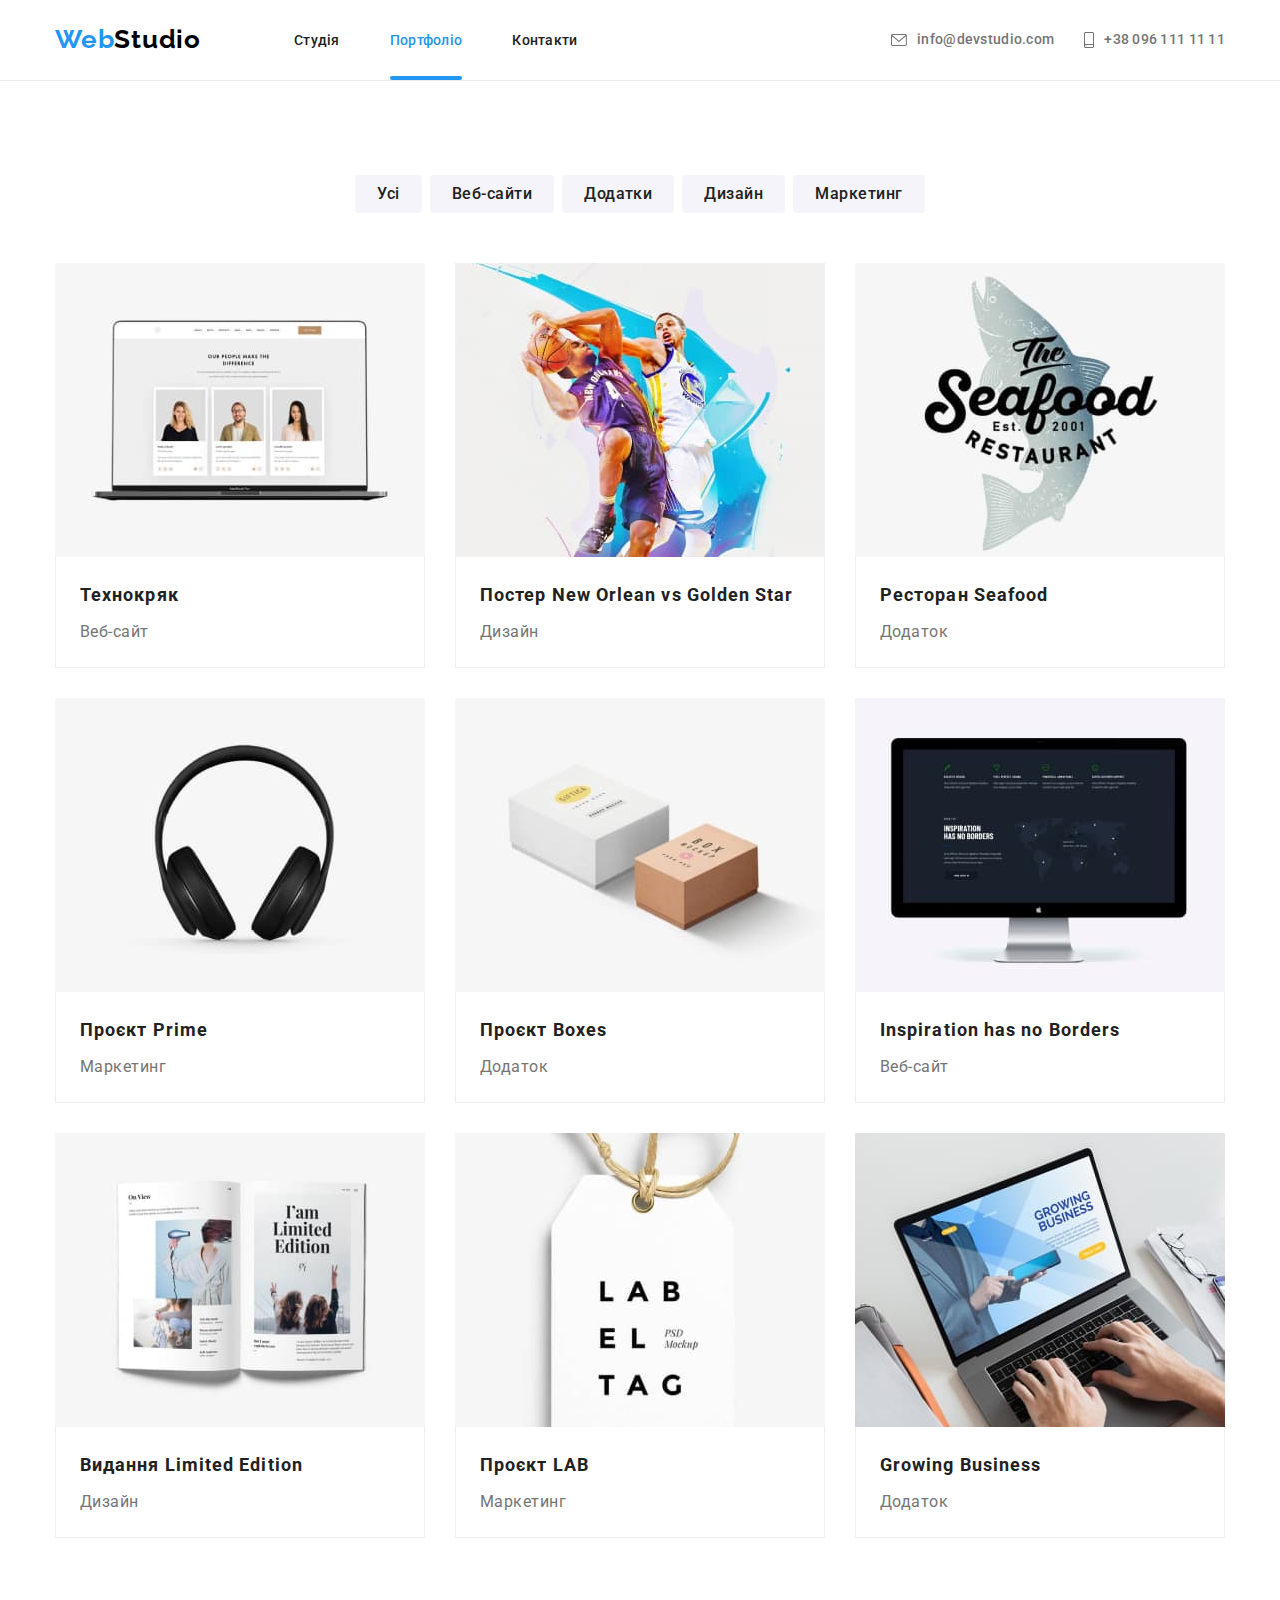
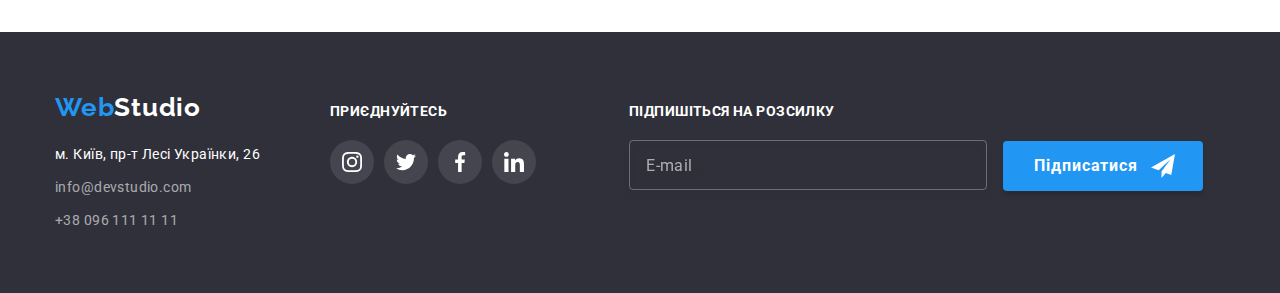
==== portfolio.html @ 3034d1d2 "Initial commit" ====
<!DOCTYPE html>
<html lang="en">
  <head>
    <meta charset="UTF-8" >
    <meta http-equiv="X-UA-Compatible" content="IE=edge">
    <meta name="viewport" content="width=device-width, initial-scale=1.0" >
    <link rel="preconnect" href="https://fonts.googleapis.com" >
    <link rel="preconnect" href="https://fonts.gstatic.com" crossorigin >
    <link
      href="https://fonts.googleapis.com/css2?family=Raleway:wght@700&family=Roboto:wght@400;500;700;900&display=swap"
      rel="stylesheet">
    <link
      rel="stylesheet"
      href="https://cdnjs.cloudflare.com/ajax/libs/modern-normalize/1.1.0/modern-normalize.min.css">
    <link rel="stylesheet" href="./css/style.css">
    <title>Portfolio</title>
  </head>
  <body>
    <header class="header">
      <div class="container header-container">
        <nav class="header-nav header-container">
          <a href="./index.html" class="logo"
            ><span class="logo-item">Web</span>Studio</a>
          <ul class="header-list header-container">
            <li class="list-item">
              <a href="./index.html" class="link">Студія</a>
            </li>
            <li class="list-item">
              <a href="./portfolio.html" class="link current">Портфоліо</a>
            </li>
            <li class="list-item"><a href="" class="link">Контакти</a></li>
          </ul>
        </nav>
        <!-- contacts -->
        <ul class="contacts-list header-container">
          <li class="list-item"> 
            <a href="mailto:info@devstudio.com" class="link contacts-icon"
              ><svg class="icon" width="16" height="12">
              <use href="./img/icons.svg#icon-envelope"></use>
            </svg>info@devstudio.com</a>
          </li>
          <li class="list-item"> 
            <a href="tel:+380961111111" class="link link contacts-icon">
              <svg class="icon" width="10" height="16">
              <use href="./img/icons.svg#icon-smartphone"></use>
            </svg>+38 096 111 11 11</a>
          </li>
        </ul>
      </div>
    </header>
    <!-- portfolio section -->
    <main>
      <section class="section portfolio-section">
        <div class="container portfolio-container">
          <h1 class="visually-hidden">Портфоліо</h1>
          <ul class="btn-list">
            <li class="list-item">
              <button type="button" class="portfolio-btn">Усі</button>
            </li>
            <li class="list-item">
              <button type="button" class="portfolio-btn">Веб-сайти</button>
            </li>
            <li class="list-item">
              <button type="button" class="portfolio-btn">Додатки</button>
            </li>
            <li class="list-item">
              <button type="button" class="portfolio-btn">Дизайн</button>
            </li>
            <li class="list-item">
              <button type="button" class="portfolio-btn">Маркетинг</button>
            </li>
          </ul>

          <ul class="portfolio-list">
            <li class="list-item">
              <a href="" class="portfolio link">
                <div class="portfolio-wrap">
                <img src="./img/img1.jpg" alt="ноутбук" width="370">
                <p class="text-wrap">
                  Ресурс пропонує комплексні пропозиції з різним рівнем функціоналу та сервісів. Все це дозволить відвідувачу отримати вичерпні відомості про компанію чи приватну особу.
                </p>
              </div>
                <div class="portfolio-card">
                  <h2 class="title-item">Технокряк</h2>
                  <p class="portfolio-text">Веб-сайт</p>
                </div>
              </a>
            </li>
            <li class="list-item">
              <a href="" class="portfolio link">
                <div class="portfolio-wrap">
                <img src="./img/img2.jpg" alt="чоловіки і м'яч" width="370">
                <p class="text-wrap">
                  Ресурс пропонує комплексні пропозиції з різним рівнем функціоналу та сервісів. Все це дозволить відвідувачу отримати вичерпні відомості про компанію чи приватну особу.
                </p>
                </div>
                <div class="portfolio-card">
                  <h2 class="title-item">Постер New Orlean vs Golden Star</h2>
                  <p class="portfolio-text">Дизайн</p>
                </div>
              </a>
            </li>
            <li class="list-item">
              <a href="" class="portfolio link">
                <div class="portfolio-wrap">
                <img src="./img/img3.jpg" alt="риба" width="370">
                <p class="text-wrap">
                  Ресурс пропонує комплексні пропозиції з різним рівнем функціоналу та сервісів. Все це дозволить відвідувачу отримати вичерпні відомості про компанію чи приватну особу.
                </p>
                </div>
                <div class="portfolio-card">
                  <h2 class="title-item">Ресторан Seafood</h2>
                  <p class="portfolio-text">Додаток</p>
                </div>
              </a>
            </li>
            <li class="list-item">
              <a href="" class="portfolio link">
                <div class="portfolio-wrap">
                <img src="./img/img4.jpg" alt="наушники" width="370">
                <p class="text-wrap">
                  Ресурс пропонує комплексні пропозиції з різним рівнем функціоналу та сервісів. Все це дозволить відвідувачу отримати вичерпні відомості про компанію чи приватну особу.
                </p>
                </div>
                <div class="portfolio-card">
                  <h2 class="title-item">Проєкт Prime</h2>
                  <p class="portfolio-text">Маркетинг</p>
                </div>
              </a>
            </li>
            <li class="list-item">
              <a href="" class="portfolio link">
                <div class="portfolio-wrap">
                <img src="./img/img5.jpg" alt="дві коробки" width="370">
                <p class="text-wrap">
                  Ресурс пропонує комплексні пропозиції з різним рівнем функціоналу та сервісів. Все це дозволить відвідувачу отримати вичерпні відомості про компанію чи приватну особу.
                </p>
                </div>
                <div class="portfolio-card">
                  <h2 class="title-item">Проєкт Boxes</h2>
                  <p class="portfolio-text">Додаток</p>
                </div>
              </a>
            </li>
            <li class="list-item">
              <a href="" class="portfolio link">
                <div class="portfolio-wrap">
                <img src="./img/img6.jpg" alt="монітор" width="370">
                <p class="text-wrap">
                  Ресурс пропонує комплексні пропозиції з різним рівнем функціоналу та сервісів. Все це дозволить відвідувачу отримати вичерпні відомості про компанію чи приватну особу.
                </p>
                </div>
                <div class="portfolio-card">
                  <h2 class="title-item">Inspiration has no Borders</h2>
                  <p class="portfolio-text">Веб-сайт</p>
                </div>
              </a>
            </li>
            <li class="list-item">
              <a href="" class="portfolio link">
                <div class="portfolio-wrap">
                <img src="./img/img7.jpg" alt="книга" width="370">
                <p class="text-wrap">
                  Ресурс пропонує комплексні пропозиції з різним рівнем функціоналу та сервісів. Все це дозволить відвідувачу отримати вичерпні відомості про компанію чи приватну особу.
                </p>
                </div>
                <div class="portfolio-card">
                  <h2 class="title-item">Видання Limited Edition</h2>
                  <p class="portfolio-text">Дизайн</p>
                </div>
              </a>
            </li>
            <li class="list-item">
              <a href="" class="portfolio link">
                <div class="portfolio-wrap">
                <img src="./img/img8.jpg" alt="бірка" width="370">
                <p class="text-wrap">
                  Ресурс пропонує комплексні пропозиції з різним рівнем функціоналу та сервісів. Все це дозволить відвідувачу отримати вичерпні відомості про компанію чи приватну особу.
                </p>
                </div>
                <div class="portfolio-card">
                  <h2 class="title-item">Проєкт LAB</h2>
                  <p class="portfolio-text">Маркетинг</p>
                </div>
              </a>
            </li>
            <li class="list-item">
              <a href="" class="portfolio link">
                <div class="portfolio-wrap">
                <img src="./img/img9.jpg" alt="ноутбук" width="370">
                <p class="text-wrap">
                  Ресурс пропонує комплексні пропозиції з різним рівнем функціоналу та сервісів. Все це дозволить відвідувачу отримати вичерпні відомості про компанію чи приватну особу.
                </p>
                </div>
                <div class="portfolio-card">
                  <h2 class="title-item">Growing Business</h2>
                  <p class="portfolio-text">Додаток</p>
                </div>
              </a>
            </li>
          </ul>
        </div>
      </section>
    </main>

     <footer class="footer">
      <div class="container contacts-container">
        <div>
          <a href="./index.html" class="logo"
            ><span class="logo-item">Web</span>Studio</a
          >
          <!-- address -->
          <address class="address-box">
            <ul class="list-address">
              <li class="list-item">
                <a
                  href="https://goo.gl/maps/AqPgKA1JQSFDFY3W7"
                  target="_blank"
                  rel="noreferrer noopener"
                  class="link address"
                  ><span class="address-text"
                    >м. Київ, пр-т Лесі Українки, 26</span>
                </a>
              </li>
              <li class="list-item">
                <a href="mailto:info@devstudio.com" class="link address"
                  >info@devstudio.com</a>
              </li>
              <li class="list-item">
                <a href="tel:+380961111111" class="link address"
                  >+38 096 111 11 11</a>
              </li>
            </ul>
          </address>
        </div>

        <div class="footer-contacts">
          <b class="social-text">приєднуйтесь</b>
          <ul class="contacts-address">
            <li class="list-item">
              <a href="" class="link footer-link">
                <svg class="icon" width="20" height="20">
                  <use href="./img/icons.svg#icon-instagram-footer"></use>
                </svg>
              </a>
            </li>
            <li class="list-item">
              <a href="" class="link footer-link">
                <svg class="icon" width="20" height="20">
                  <use href="./img/icons.svg#icon-twitter-footer"></use>
                </svg>
              </a>
            </li>
            <li class="list-item">
              <a href="" class="link footer-link">
                <svg class="icon" width="20" height="20">
                  <use href="./img/icons.svg#icon-facebook-footer"></use>
                </svg>
              </a>
            </li>
            <li class="list-item">
              <a href="" class="link footer-link">
                <svg class="icon" width="20" height="20">
                  <use href="./img/icons.svg#icon-linkedin-footer"></use>
                </svg>
              </a>
            </li>
          </ul>
        </div>

        <!-- footer form -->

        <div>
          <form class="form-footer">
          <b class="footer-title">Підпишіться на розсилку</b>
          <div>
          <input type="email" name="email" placeholder="E-mail" class="footer-input">

          <button type="submit" class="footer-btn">Підписатися
            <svg class="send-icon" width="24" height="24">
                  <use href="./img/icons.svg#icon-send"></use>
                </svg>
            </button>
          
          </div>

          </form>

        </div>

      </div>
    </footer>
  </body>
</html>
---- css/style.css ----
:root {
  --primary-text-color: #757575;
  --title-text-color: #212121;
  --first-bg-color: #ffffff;
  --secondary-bg-color: #2f303a;
  --section-bg-colir: #f5f4fa;
  --accent-color: #2196f3;
  --btn-color: #188ce8;
  --primary-black-color: #000000;
  --contact-color: rgba(255, 255, 255, 0.6);
  --border-color: #ECECEC;
  --secondary-br-color: #EEEEEE;
  --hero-bgr-color: #C4C4C4;
  --icon-team-color: #AFB1B8;
  --icom-footer-color: rgba(255, 255, 255, 0.1);
  --cubic: cubic-bezier(0.4, 0, 0.2, 1);
}

body {
  font-family: "Roboto", sans-serif;
  color: var(--primary-text-color);
  background-color: var(--first-bg-color);
}

h1,
h2,
h3,
h4,
h5,
h6,
p,
ul {
  margin: 0;
  padding: 0;
}

.container {
  width: 1200px;
  padding-left: 15px;
  padding-right: 15px;
  margin-right: auto;
  margin-left: auto;
}

/* header */

.header {
  border-bottom: 1px solid var(--border-color);
}

/* logo */

.logo-item {
  color: var(--accent-color);
}

.header-nav .logo {
  display: block;
  margin-right: 93px;
}

.logo {
  font-family: "Raleway";
  text-decoration: none;
  font-weight: 700;
  font-size: 26px;
  line-height: 1.2;
  letter-spacing: 0.03em;
  color: var(--primary-black-color);
  transition: color 250ms var(--cubic);
}

/* nav */

.header-container {
  display: flex;
  align-items: center;

}

.header-list .list-item:not(:last-child) {
  margin-right: 50px;
}

.contacts-list .list-item:not(:last-child) {
  margin-right: 30px;
}

.contacts-list {
  margin-left: auto;
}

.header-nav .link {
  position: relative;
  padding-top: 32px;
  padding-bottom: 32px;

  font-weight: 500;
  font-size: 14px;
  line-height: 1.14;
  letter-spacing: 0.02em;
  color: var(--title-text-color);

}

.header-nav .current::after {
  content: "";
  position: absolute;
  left: 0;
  bottom: 0;
  width: 100%;
  height: 4px;
  background-color: var(--accent-color);
  border-radius: 2px;
}


.link.current {
  color: var(--accent-color);
}

/* .contacts */
.link.contacts-icon {
  display: flex;
  padding-top: 32px;
  padding-bottom: 32px;
  align-items: center;

  font-weight: 500;
  font-size: 14px;
  line-height: 1.14;
  letter-spacing: 0.02em;
  color: var(--primary-text-color);
  fill: currentColor;
  transition: color 250ms var(--cubic);

}

.link.contacts-icon .icon {
  margin-right: 10px;
}

/* Hero section */

.hero-section {
  max-width: 1600px;
  height: 600px;
  margin-right: auto;
  margin-left: auto;
  padding-top: 200px;
  padding-bottom: 200px;
  background-position: center;
  background-repeat: no-repeat;
  background-size: cover;
  background-image: linear-gradient(to right, rgba(47, 48, 58, 0.4), rgba(47, 48, 58, 0.4)), url(../img/bgimg.jpg);
  background-color: var(--hero-bgr-color);

}

.hero-title {
  margin-bottom: 30px;
  margin-right: auto;
  margin-left: auto;
  width: 696px;

  font-weight: 900;
  font-size: 44px;
  line-height: 1.4;
  text-align: center;
  letter-spacing: 0.06em;
  text-transform: uppercase;
  color: var(--first-bg-color);
}

.hero-btn {
  display: block;
  margin-right: auto;
  margin-left: auto;
  padding: 10px 32px;
  border-radius: 4px;
  min-width: 216px;
  border: none;

  font-style: normal;
  font-weight: 700;
  font-size: 16px;
  line-height: 1.9;
  cursor: pointer;
  letter-spacing: 0.06em;
  color: var(--first-bg-color);
  background-color: var(--accent-color);
  box-shadow: 0px 4px 4px rgba(0, 0, 0, 0.15);
  transition: background-color 250ms var(--cubic),
    color 250ms var(--cubic),
    box-shadow 250ms var(--cubic);
}

.hero-btn:hover,
.hero-btn:focus {
  color: var(--first-bg-color);
  background-color: var(--btn-color);
  box-shadow: 0px 4px 4px rgba(0, 0, 0, 0.15);

}

/* Features section */

.visually-hidden {
  position: absolute;
  width: 1px;
  height: 1px;
  margin: -1px;
  border: 0;
  padding: 0;

  white-space: nowrap;
  clip-path: inset(100%);
  clip: rect(0 0 0 0);
  overflow: hidden;
}

.features-icon {
  display: flex;
  height: 120px;
  justify-content: center;
  align-items: center;
  background-color: var(--section-bg-colir);
  margin-bottom: 30px;
}

.features-list {
  display: flex;
}

.features-container .list-item {
  min-width: 270px;
}

.features-list .list-item:not(:last-child) {
  margin-right: 30px;

}

.features-title {
  margin-bottom: 10px;

  font-size: 14px;
  line-height: 1.14;
  letter-spacing: 0.03em;
  text-transform: uppercase;
  color: var(--title-text-color);
}

.features-text {
  font-size: 14px;
  line-height: 1.71;
  letter-spacing: 0.03em;
}

/* box section */

.box-list {
  display: flex;
}

.box-list img {
  display: block;
}

.box-list .list-item:not(:last-child) {
  margin-right: 30px;
}

.box-section {
  padding-bottom: 94px;
}

.box-title {
  margin-bottom: 50px;

  font-size: 36px;
  line-height: 1.2;
  text-align: center;
  letter-spacing: 0.03em;
  color: var(--title-text-color);
}

.our-work {
  position: relative;
}

.box-text {
  position: absolute;
  left: 0;
  bottom: 0;
  width: 100%;
  height: 70px;
  display: flex;
  justify-content: center;
  align-items: center;
  font-size: 14px;
  line-height: 1.14;
  text-align: center;
  letter-spacing: 0.03em;
  text-transform: uppercase;
  color: var(--first-bg-color);
  background-color: rgba(47, 48, 58, 0.8);
}


/* Team section */
.team-section {
  background-color: var(--section-bg-colir);
}

.tem-list {
  display: flex;
}

.tem-list img {
  display: block;
}

.tem-list .team-shadow {
  background-color: var(--first-bg-color);
  box-shadow: 0px 1px 3px rgba(0, 0, 0, 0.12),
    0px 1px 1px rgba(0, 0, 0, 0.14),
    0px 2px 1px rgba(0, 0, 0, 0.2);
  border-radius: 0px 0px 4px 4px;

}

.tem-list>.list-item:not(:last-child) {
  margin-right: 30px;
}

.team-card {
  padding-top: 30px;
  padding-bottom: 30px;

}

.team-title {
  margin-bottom: 50px;
  font-size: 36px;
  line-height: 1.2;
  text-align: center;
  letter-spacing: 0.03em;
  color: var(--title-text-color);
}

.name-title {
  margin-bottom: 10px;

  font-weight: 500;
  font-size: 16px;
  line-height: 1.2;
  text-align: center;
  letter-spacing: 0.03em;
  color: var(--title-text-color);
}

.team-text {
  font-size: 16px;
  line-height: 1.2;
  text-align: center;
  letter-spacing: 0.03em;
}

.social-list {
  display: flex;
  margin-top: 16px;
  justify-content: center;


}


.link.social-link {
  display: flex;
  width: 44px;
  height: 44px;
  justify-content: center;
  align-items: center;
  color: var(--icon-team-color);
  background-color: var(--first-bg-color);
  border-radius: 50%;
  transition: background-color 250ms var(--cubic),
    color 250ms var(--cubic);

}

.social-link .icon {
  fill: currentColor;

}


.social-list .list-item:not(:last-child) {
  margin-right: 10px;
}


.link.social-link:focus,
.link.social-link:hover {
  color: var(--first-bg-color);
  background-color: var(--accent-color);
  border-radius: 50%;

}

/* clien-section */

.client-title {
  font-size: 36px;
  line-height: 1.7;
  text-align: center;
  letter-spacing: 0.03em;
  color: var(--title-text-color);
}

.client-list {
  display: flex;
  margin-top: 50px;
  justify-content: center;
}

.link.client-link {
  display: flex;
  width: 170px;
  height: 92px;
  justify-content: center;
  align-items: center;
  color: var(--icon-team-color);
  fill: currentColor;
  border: 1px solid var(--icon-team-color);
  border-radius: 4px;
  transition: border-color 250ms var(--cubic),
    color 250ms var(--cubic);

}

.client-list .list-item:not(:last-child) {
  margin-right: 30px;
}

.link.client-link:focus,
.link.client-link:hover {
  border-color: var(--accent-color);
  color: var(--accent-color);
}

/* footer */

.footer {
  background-color: var(--secondary-bg-color);
  padding-top: 60px;
  padding-bottom: 60px;

}

.footer .logo {
  color: var(--first-bg-color);
}

.logo:hover,
.logo:focus {
  color: var(--accent-color);

}

/* address */

.address-box {
  margin-top: 20px;
}

.list-address .list-item:not(:last-child) {
  margin-bottom: 9px;
}

.link.address {
  display: block;
  font-style: normal;
  font-weight: 400;
  font-size: 14px;
  line-height: 1.7;
  letter-spacing: 0.03em;
  color: var(--contact-color);
}

.address-text {
  color: var(--first-bg-color);
  transition: color 250ms var(--cubic);
}

.address-text:hover {
  color: var(--accent-color);
}

.link {
  text-decoration: none;
  transition: color 250ms var(--cubic);
}

.list-item {
  list-style: none;
}

.link:hover,
.link:focus {
  color: var(--accent-color);

}

.contacts-container {
  display: flex;
  align-items: baseline;

}

.footer-contacts {
  margin-left: 70px;
}

.social-text {
  font-size: 14px;
  line-height: 1.14;
  letter-spacing: 0.03em;
  text-transform: uppercase;
  color: var(--first-bg-color);
}

.contacts-address {
  display: flex;
  margin-top: 20px;

}

.link.footer-link {
  display: flex;
  width: 44px;
  height: 44px;
  justify-content: center;
  align-items: center;
  background-color: var(--icom-footer-color);
  border-radius: 50%;
  transition: background-color 250ms var(--cubic);
}

.contacts-address .list-item:not(:last-child) {
  margin-right: 10px;
}


.link.footer-link:hover,
.link.footer-link:focus {
  background-color: var(--accent-color);

}


/* footer-form */


.form-footer {
  margin-left: 93px;
}

.footer-title {
  display: block;
  margin-bottom: 20px;
  font-size: 14px;
  line-height: 1.14;
  letter-spacing: 0.03em;
  text-transform: uppercase;
  color: var(--first-bg-color);
}

.footer-input {
  width: 358px;
  height: 50px;
  padding: 0;
  padding-left: 16px;
  color: var(--first-bg-color);
  background-color: inherit;
  outline: transparent;
  border: 1px solid rgba(255, 255, 255, 0.3);
  filter: drop-shadow(0px 4px 4px rgba(0, 0, 0, 0.15));
  border-radius: 4px;
  transition: border-color 250ms var(--cubic);
}

.footer-input:focus {
  border-color: var(--accent-color);

}

.footer-input::placeholder {
  font-size: 16px;
  line-height: 1.25;
  letter-spacing: 0.03em;
  color: rgba(255, 255, 255, 0.6);
}

.footer-btn {
  position: relative;
  display: inline-block;
  margin-left: 12px;
  padding: 0;
  padding-right: 62px;
  padding-left: 28px;
  width: 200px;
  height: 50px;
  font-style: normal;
  font-weight: 700;
  font-size: 16px;
  line-height: 1.9;
  letter-spacing: 0.06em;
  color: var(--first-bg-color);
  cursor: pointer;
  border: none;
  background-color: var(--accent-color);
  box-shadow: 0px 4px 4px rgba(0, 0, 0, 0.15);
  border-radius: 4px;
  transition: background-color 250ms var(--cubic);

}


.send-icon {
  position: absolute;
  top: 0;
  right: 0;
  transform: translate(-28px, 13px);

}

.footer-btn:hover,
.footer-btn:focus {
  background-color: var(--btn-color);
}


/* portfolio */

.btn-list {
  display: flex;
  justify-content: center;
  margin-bottom: 50px;

}

.btn-list .list-item:not(:last-child) {
  margin-right: 8px;
}

.portfolio-btn {
  padding: 6px 22px;
  font-family: inherit;
  font-style: normal;
  font-weight: 500;
  font-size: 16px;
  line-height: 1.63;
  text-align: center;
  cursor: pointer;
  letter-spacing: 0.03em;
  color: var(--title-text-color);
  background-color: var(--section-bg-colir);
  border: none;
  border-radius: 4px;
  transition: color 250ms cubic-bezier(0.4, 0, 0.2, 1),
    background-color 250ms cubic-bezier(0.4, 0, 0.2, 1),
    box-shadow 250ms cubic-bezier(0.4, 0, 0.2, 1);
}

.portfolio-btn:hover,
.portfolio-btn:focus {
  color: var(--first-bg-color);
  background-color: var(--accent-color);
  box-shadow: 0px 3px 1px rgba(0, 0, 0, 0.1),
    0px 1px 2px rgba(0, 0, 0, 0.08),
    0px 2px 2px rgba(0, 0, 0, 0.12);

}

.portfolio-wrap {
  position: relative;
  overflow: hidden;
}


.text-wrap {
  position: absolute;
  top: 0;
  left: 0;
  transform: translateY(100%);
  padding: 63px 24px;
  font-size: 18px;
  line-height: 1.56;
  letter-spacing: 0.03em;
  color: var(--first-bg-color);
  background-color: rgba(33, 150, 243, 0.9);
  transition: transform 250ms var(--cubic);

}


.portfolio.link:hover .text-wrap {
  transform: translateY(0%);
}

.portfolio-card {
  padding-top: 20px;
  padding-right: 24px;
  padding-bottom: 20px;
  padding-left: 24px;
}

.portfolio-card .portfolio-text {
  margin-top: 4px;
}

.portfolio-card {
  border-right: 1px solid var(--secondary-br-color);
  border-left: 1px solid var(--secondary-br-color);
  border-bottom: 1px solid var(--secondary-br-color);
}

.portfolio-list {
  display: flex;
  flex-wrap: wrap;
  gap: 30px;

}

.title-item {
  font-size: 18px;
  line-height: 2;
  letter-spacing: 0.06em;
  color: var(--title-text-color);
}

.portfolio-text {
  font-size: 16px;
  line-height: 30px;
  letter-spacing: 0.03em;
  color: var(--primary-text-color);
}

.portfolio-list img {
  display: block;
}

.section {
  padding-top: 94px;
  padding-bottom: 94px;

}

.portfolio.link {
  display: block;
  transition: box-shadow 250ms var(--cubic);
}

.portfolio.link:hover,
.portfolio.link:focus {
  box-shadow: 0px 1px 1px rgba(0, 0, 0, 0.12),
    0px 4px 4px rgba(0, 0, 0, 0.06),
    1px 4px 6px rgba(0, 0, 0, 0.16);

}


/* backdrop */


.backdrop {
  position: fixed;
  width: 100%;
  height: 100%;
  top: 0;
  left: 0;
  background-color: rgba(0, 0, 0, 0.2);
  opacity: 1;
  transition: opacity 250ms var(--cubic);

}

.backdrop.is-hidden .modal {
  transform: translate(-50%, -50%) scale(1.1);

}

.is-hidden {
  opacity: 0;
  pointer-events: none;

}


.button-modal {
  position: absolute;
  top: 8px;
  right: 8px;
  display: flex;
  width: 30px;
  height: 30px;
  justify-content: center;
  align-items: center;
  padding: 0;
  cursor: pointer;
  background: var(--first-bg-color);
  border: 1px solid rgba(0, 0, 0, 0.1);
  border-radius: 50%;
  transition: fill 250ms var(--cubic);

}

.button-modal:focus,
.button-modal:hover {
  fill: var(--accent-color);

}

.modal {
  position: absolute;
  top: 50%;
  left: 50%;
  min-width: 528px;
  min-height: 581px;
  transform: translate(-50%, -50%) scale(1);
  background-color: var(--first-bg-color);
  box-shadow: 0px 1px 3px rgba(0, 0, 0, 0.12), 0px 1px 1px rgba(0, 0, 0, 0.14), 0px 2px 1px rgba(0, 0, 0, 0.2);
  border-radius: 4px;
  transition: transform 250ms var(--cubic);

}

/* Forma */


.form {
  display: flex;
  flex-direction: column;
  justify-content: center;
  padding: 40px;

}

.form-title {
  margin-bottom: 12px;
  font-size: 20px;
  line-height: 1.15;
  text-align: center;
  letter-spacing: 0.03em;
  color: var(--title-text-color);
}


.form-text {
  display: block;
  margin-bottom: 4px;
  font-size: 12px;
  line-height: 1.17;
  letter-spacing: 0.01em;
  color: var(--primary-text-color);

}


.form-input {
  width: 100%;
  height: 40px;
  margin-bottom: 10px;
  padding: 0;
  outline: transparent;
  border: none;
  padding-left: 42px;
  border: 1px solid rgba(33, 33, 33, 0.2);
  border-radius: 4px;
  transition: border-color 250ms var(--cubic);
}


.form-input:focus {
  border-color: var(--accent-color);

}



.form-textarea {
  display: flex;
  resize: none;
  padding: 12px 16px;
  margin-bottom: 20px;
  width: 100%;
  height: 120px;
  outline: transparent;
  border: 1px solid rgba(33, 33, 33, 0.2);
  border-radius: 4px;
  transition: border-color 250ms var(--cubic);

}

.form-textarea::placeholder {
  font-size: 12px;
  line-height: 1.17;
  letter-spacing: 0.01em;
  color: rgba(117, 117, 117, 0.5);

}

.form-textarea:focus {
  border-color: var(--accent-color);

}

.form-wrap {
  position: relative;
}

.form-icon {
  position: absolute;
  top: 11px;
  left: 12px;
  transition: fill 250ms var(--cubic);
}

.form-input:focus-within+.form-icon {
  fill: var(--accent-color);
}

.checkbox-input:checked~.check-icon {
  opacity: 1;

}

.checkbox-input:checked~.checkbox-icon {
  fill: var(--accent-color);

}

.checkbox-icon {
  position: absolute;
  left: 12px;

}

.check-icon {
  position: absolute;
  left: 12px;
  opacity: 0;
  fill: var(--accent-color);
}

.checkbox-form {
  display: flex;
  margin-bottom: 30px;
  align-items: center;

}

.checkbox-input {
  position: absolute;
  width: 1px;
  height: 1px;
  margin: -1px;
  border: 0;
  padding: 0;

  white-space: nowrap;
  clip-path: inset(100%);
  clip: rect(0 0 0 0);
  overflow: hidden;

}



.checkbox-text {
  display: block;
  padding-left: 36px;
  font-size: 14px;
  line-height: 1.7;
  letter-spacing: 0.03em;
  color: var(--primary-text-color);
}

.form-link {
  font-style: normal;
  font-weight: 400;
  font-size: 14px;
  line-height: 1.7;
  letter-spacing: 0.03em;
  text-decoration: none;
  text-decoration-line: underline;
  color: var(--accent-color);
}

.form-btn {
  width: 200px;
  height: 50px;
  margin-right: auto;
  margin-left: auto;
  padding: 0;
  font-style: normal;
  font-weight: 700;
  font-size: 16px;
  line-height: 1.9;
  letter-spacing: 0.06em;
  color: var(--first-bg-color);
  border: none;
  cursor: pointer;
  background-color: var(--accent-color);
  box-shadow: 0px 4px 4px rgba(0, 0, 0, 0.15);
  border-radius: 4px;
  transition: background-color 250ms var(--cubic);

}



.form-btn:hover,
.form-btn:focus {
  background-color: var(--btn-color);

}
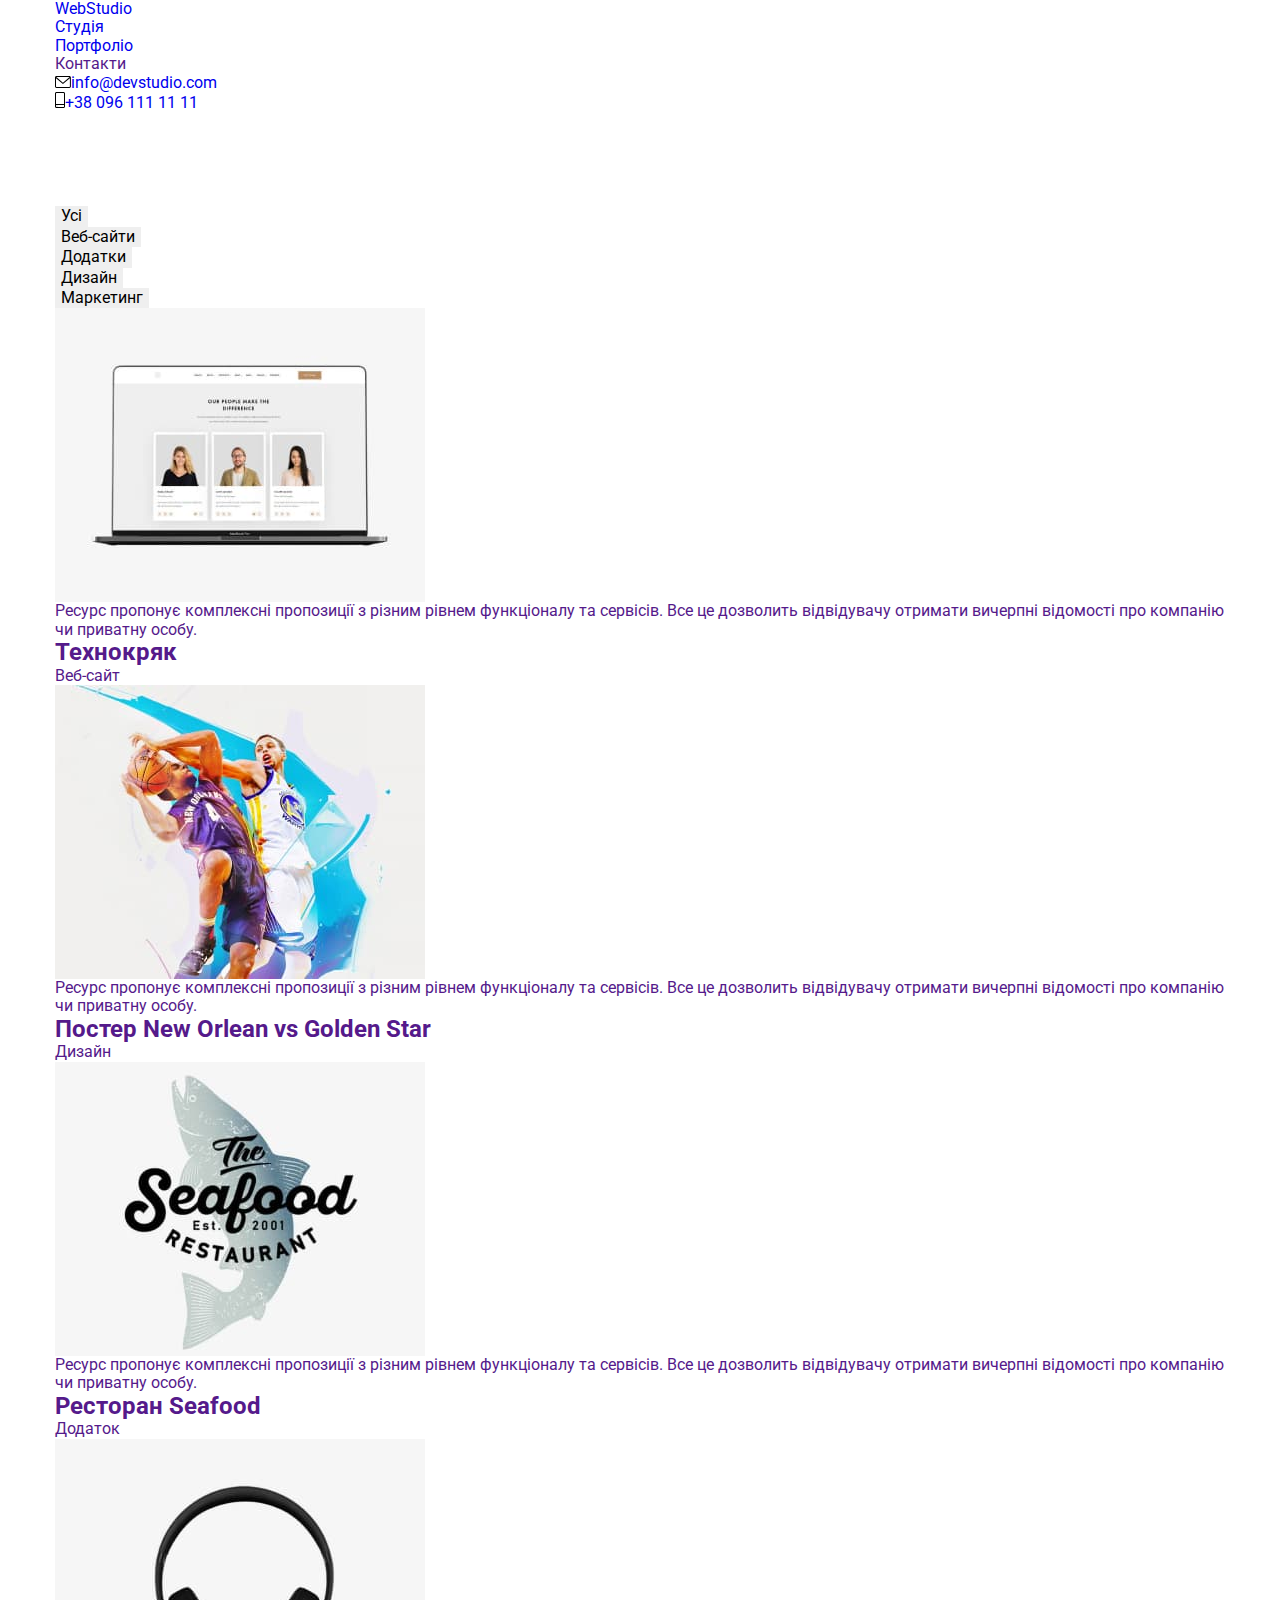
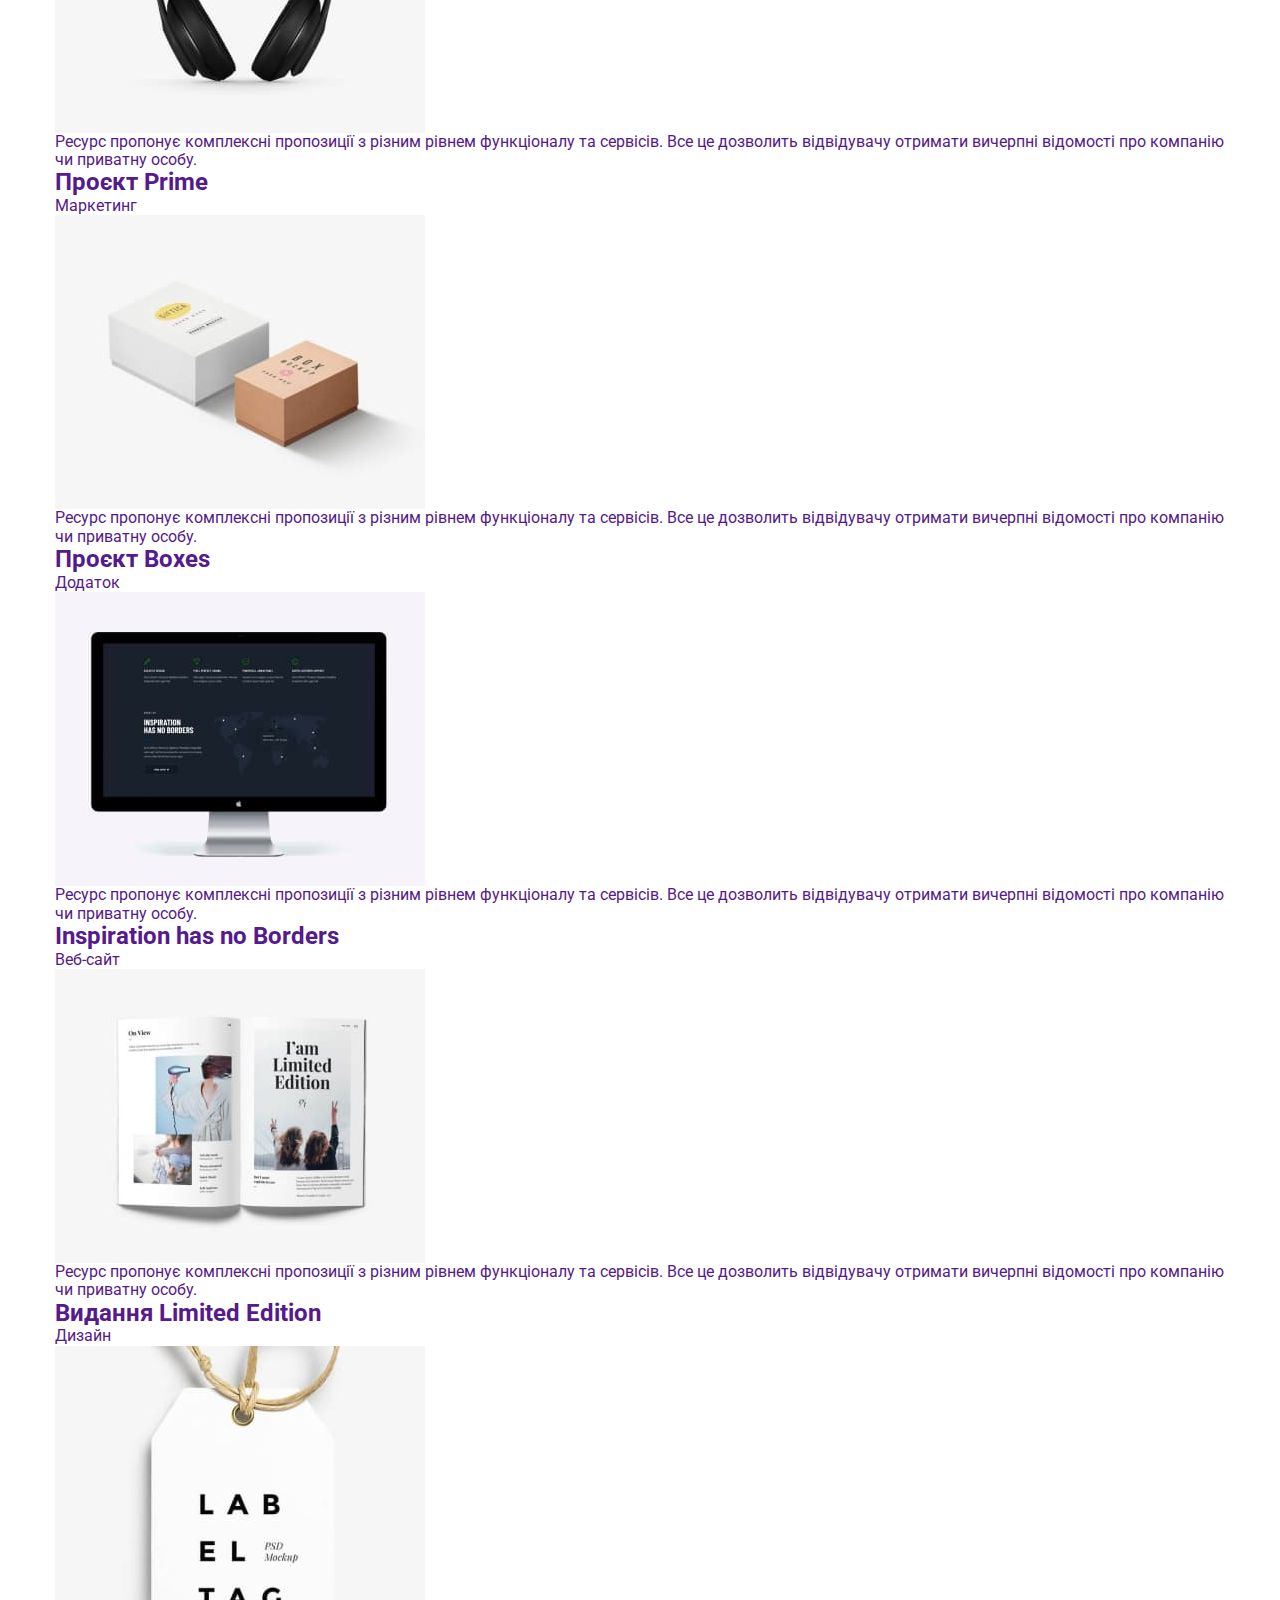
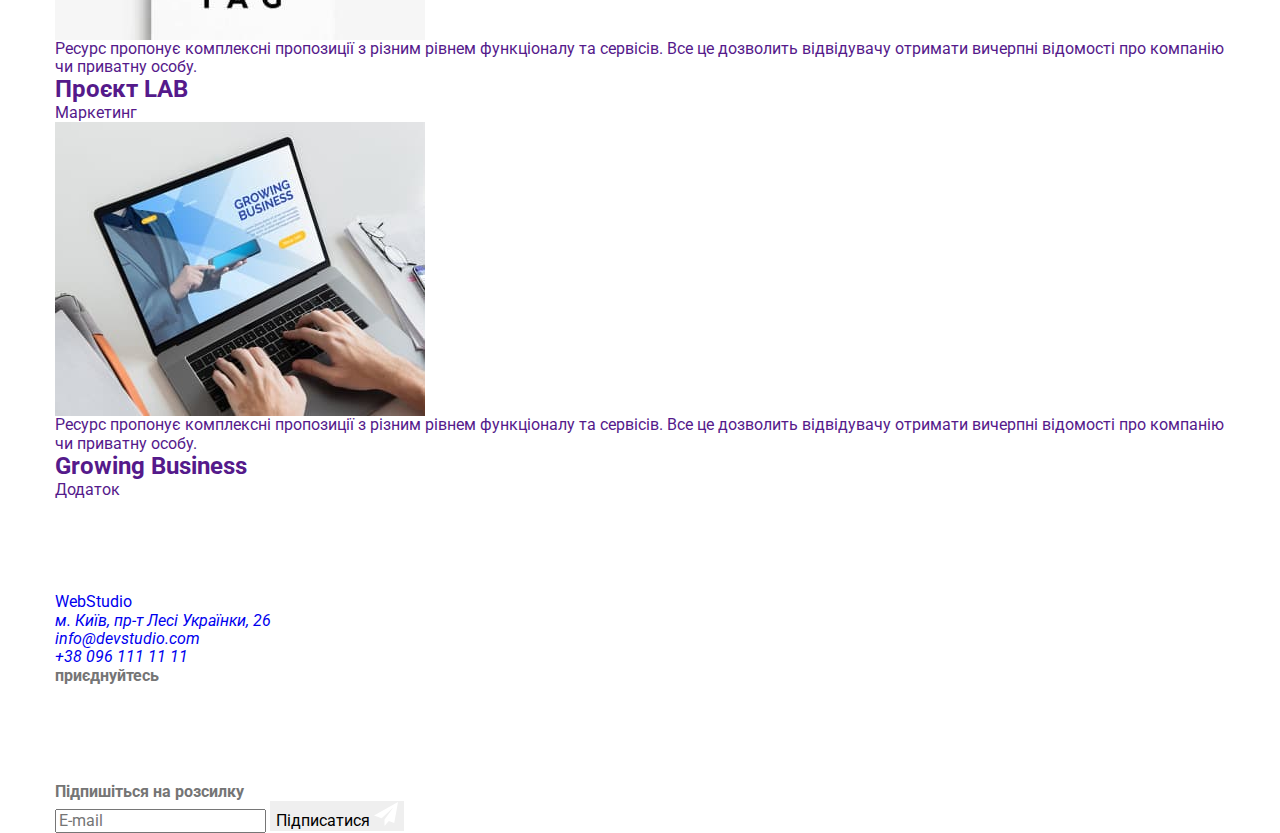
==== commit 5001d9d9: "added sass" ====
--- a/portfolio.html
+++ b/portfolio.html
@@ -12,189 +12,187 @@
     <link
       rel="stylesheet"
       href="https://cdnjs.cloudflare.com/ajax/libs/modern-normalize/1.1.0/modern-normalize.min.css">
-    <link rel="stylesheet" href="./css/style.css">
+    <link rel="stylesheet" href="./css/main.min.css">
     <title>Portfolio</title>
   </head>
   <body>
-    <header class="header">
-      <div class="container header-container">
-        <nav class="header-nav header-container">
-          <a href="./index.html" class="logo"
-            ><span class="logo-item">Web</span>Studio</a>
-          <ul class="header-list header-container">
-            <li class="list-item">
-              <a href="./index.html" class="link">Студія</a>
-            </li>
-            <li class="list-item">
-              <a href="./portfolio.html" class="link current">Портфоліо</a>
-            </li>
-            <li class="list-item"><a href="" class="link">Контакти</a></li>
+     <header class="header">
+      <div class="container header__container">
+        <nav class="nav">
+          <a href="./index.html" class="logo nav__logo"
+            ><span class="logo__text">Web</span>Studio</a>
+          <ul class="nav__list">
+            <li class="nav__item">
+              <a href="./index.html" class="nav__link">Студія</a>
+            </li>
+            <li class="nav__item">
+              <a href="./portfolio.html" class="nav__link nav__link--current">Портфоліо</a>
+            </li>
+            <li class="nav__item"><a href="" class="nav__link">Контакти</a></li>
           </ul>
         </nav>
         <!-- contacts -->
-        <ul class="contacts-list header-container">
-          <li class="list-item"> 
-            <a href="mailto:info@devstudio.com" class="link contacts-icon"
-              ><svg class="icon" width="16" height="12">
-              <use href="./img/icons.svg#icon-envelope"></use>
-            </svg>info@devstudio.com</a>
+        <ul class="contacts-list">
+          <li class="contacts-list__item">
+            <a href="mailto:info@devstudio.com" class="contacts-list__link"
+              ><svg class="contacts-list__icon" width="16" height="12">
+                <use href="./img/icons.svg#icon-envelope"></use></svg>info@devstudio.com</a>
           </li>
-          <li class="list-item"> 
-            <a href="tel:+380961111111" class="link link contacts-icon">
-              <svg class="icon" width="10" height="16">
-              <use href="./img/icons.svg#icon-smartphone"></use>
-            </svg>+38 096 111 11 11</a>
+          <li class="contacts-list__item">
+            <a href="tel:+380961111111" class="contacts-list__link">
+              <svg class="contacts-list__icon" width="10" height="16">
+                <use href="./img/icons.svg#icon-smartphone"></use></svg>+38 096 111 11 11</a>
           </li>
         </ul>
       </div>
     </header>
     <!-- portfolio section -->
     <main>
-      <section class="section portfolio-section">
-        <div class="container portfolio-container">
+      <section class="section">
+        <div class="container">
           <h1 class="visually-hidden">Портфоліо</h1>
-          <ul class="btn-list">
-            <li class="list-item">
-              <button type="button" class="portfolio-btn">Усі</button>
-            </li>
-            <li class="list-item">
-              <button type="button" class="portfolio-btn">Веб-сайти</button>
-            </li>
-            <li class="list-item">
-              <button type="button" class="portfolio-btn">Додатки</button>
-            </li>
-            <li class="list-item">
-              <button type="button" class="portfolio-btn">Дизайн</button>
-            </li>
-            <li class="list-item">
-              <button type="button" class="portfolio-btn">Маркетинг</button>
-            </li>
-          </ul>
-
-          <ul class="portfolio-list">
-            <li class="list-item">
-              <a href="" class="portfolio link">
-                <div class="portfolio-wrap">
+          <ul class="portfolio-btn">
+            <li class="portfolio-btn__item">
+              <button type="button" class="button portfolio-btn__button">Усі</button>
+            </li>
+            <li class="portfolio-btn__item">
+              <button type="button" class="button portfolio-btn__button">Веб-сайти</button>
+            </li>
+            <li class="portfolio-btn__item">
+              <button type="button" class="button portfolio-btn__button">Додатки</button>
+            </li>
+            <li class="portfolio-btn__item">
+              <button type="button" class="button portfolio-btn__button">Дизайн</button>
+            </li>
+            <li class="portfolio-btn__item">
+              <button type="button" class="button portfolio-btn__button">Маркетинг</button>
+            </li>
+          </ul>
+
+          <ul class="portfolio">
+            <li class="portfolio__item">
+              <a href="" class="portfolio__link">
+                <div class="portfolio__card">
                 <img src="./img/img1.jpg" alt="ноутбук" width="370">
-                <p class="text-wrap">
+                <p class="portfolio__text">
                   Ресурс пропонує комплексні пропозиції з різним рівнем функціоналу та сервісів. Все це дозволить відвідувачу отримати вичерпні відомості про компанію чи приватну особу.
                 </p>
               </div>
-                <div class="portfolio-card">
-                  <h2 class="title-item">Технокряк</h2>
-                  <p class="portfolio-text">Веб-сайт</p>
-                </div>
-              </a>
-            </li>
-            <li class="list-item">
-              <a href="" class="portfolio link">
-                <div class="portfolio-wrap">
+                <div class="portfolio__wrap">
+                  <h2 class="portfolio__title">Технокряк</h2>
+                  <p class="portfolio__name">Веб-сайт</p>
+                </div>
+              </a>
+            </li>
+            <li class="portfolio__item">
+              <a href="" class="portfolio__link">
+                <div class="portfolio__card">
                 <img src="./img/img2.jpg" alt="чоловіки і м'яч" width="370">
-                <p class="text-wrap">
-                  Ресурс пропонує комплексні пропозиції з різним рівнем функціоналу та сервісів. Все це дозволить відвідувачу отримати вичерпні відомості про компанію чи приватну особу.
-                </p>
-                </div>
-                <div class="portfolio-card">
-                  <h2 class="title-item">Постер New Orlean vs Golden Star</h2>
-                  <p class="portfolio-text">Дизайн</p>
-                </div>
-              </a>
-            </li>
-            <li class="list-item">
-              <a href="" class="portfolio link">
-                <div class="portfolio-wrap">
+                <p class="portfolio__text">
+                  Ресурс пропонує комплексні пропозиції з різним рівнем функціоналу та сервісів. Все це дозволить відвідувачу отримати вичерпні відомості про компанію чи приватну особу.
+                </p>
+                </div>
+                <div class="portfolio__wrap">
+                  <h2 class="portfolio__title">Постер New Orlean vs Golden Star</h2>
+                  <p class="portfolio__name">Дизайн</p>
+                </div>
+              </a>
+            </li>
+            <li class="portfolio__item">
+              <a href="" class="portfolio__link">
+                <div class="portfolio__card">
                 <img src="./img/img3.jpg" alt="риба" width="370">
-                <p class="text-wrap">
-                  Ресурс пропонує комплексні пропозиції з різним рівнем функціоналу та сервісів. Все це дозволить відвідувачу отримати вичерпні відомості про компанію чи приватну особу.
-                </p>
-                </div>
-                <div class="portfolio-card">
-                  <h2 class="title-item">Ресторан Seafood</h2>
-                  <p class="portfolio-text">Додаток</p>
-                </div>
-              </a>
-            </li>
-            <li class="list-item">
-              <a href="" class="portfolio link">
-                <div class="portfolio-wrap">
+                <p class="portfolio__text">
+                  Ресурс пропонує комплексні пропозиції з різним рівнем функціоналу та сервісів. Все це дозволить відвідувачу отримати вичерпні відомості про компанію чи приватну особу.
+                </p>
+                </div>
+                <div class="portfolio__wrap">
+                  <h2 class="portfolio__title">Ресторан Seafood</h2>
+                  <p class="portfolio__name">Додаток</p>
+                </div>
+              </a>
+            </li>
+            <li class="portfolio__item">
+              <a href="" class="portfolio__link">
+                <div class="portfolio__card">
                 <img src="./img/img4.jpg" alt="наушники" width="370">
-                <p class="text-wrap">
-                  Ресурс пропонує комплексні пропозиції з різним рівнем функціоналу та сервісів. Все це дозволить відвідувачу отримати вичерпні відомості про компанію чи приватну особу.
-                </p>
-                </div>
-                <div class="portfolio-card">
-                  <h2 class="title-item">Проєкт Prime</h2>
-                  <p class="portfolio-text">Маркетинг</p>
-                </div>
-              </a>
-            </li>
-            <li class="list-item">
-              <a href="" class="portfolio link">
-                <div class="portfolio-wrap">
+                <p class="portfolio__text">
+                  Ресурс пропонує комплексні пропозиції з різним рівнем функціоналу та сервісів. Все це дозволить відвідувачу отримати вичерпні відомості про компанію чи приватну особу.
+                </p>
+                </div>
+                <div class="portfolio__wrap">
+                  <h2 class="portfolio__title">Проєкт Prime</h2>
+                  <p class="portfolio__name">Маркетинг</p>
+                </div>
+              </a>
+            </li>
+            <li class="portfolio__item">
+              <a href="" class="portfolio__link">
+                <div class="portfolio__card">
                 <img src="./img/img5.jpg" alt="дві коробки" width="370">
-                <p class="text-wrap">
-                  Ресурс пропонує комплексні пропозиції з різним рівнем функціоналу та сервісів. Все це дозволить відвідувачу отримати вичерпні відомості про компанію чи приватну особу.
-                </p>
-                </div>
-                <div class="portfolio-card">
-                  <h2 class="title-item">Проєкт Boxes</h2>
-                  <p class="portfolio-text">Додаток</p>
-                </div>
-              </a>
-            </li>
-            <li class="list-item">
-              <a href="" class="portfolio link">
-                <div class="portfolio-wrap">
+                <p class="portfolio__text">
+                  Ресурс пропонує комплексні пропозиції з різним рівнем функціоналу та сервісів. Все це дозволить відвідувачу отримати вичерпні відомості про компанію чи приватну особу.
+                </p>
+                </div>
+                <div class="portfolio__wrap">
+                  <h2 class="portfolio__title">Проєкт Boxes</h2>
+                  <p class="portfolio__name">Додаток</p>
+                </div>
+              </a>
+            </li>
+            <li class="portfolio__item">
+              <a href="" class="portfolio__link">
+                <div class="portfolio__card">
                 <img src="./img/img6.jpg" alt="монітор" width="370">
-                <p class="text-wrap">
-                  Ресурс пропонує комплексні пропозиції з різним рівнем функціоналу та сервісів. Все це дозволить відвідувачу отримати вичерпні відомості про компанію чи приватну особу.
-                </p>
-                </div>
-                <div class="portfolio-card">
-                  <h2 class="title-item">Inspiration has no Borders</h2>
-                  <p class="portfolio-text">Веб-сайт</p>
-                </div>
-              </a>
-            </li>
-            <li class="list-item">
-              <a href="" class="portfolio link">
-                <div class="portfolio-wrap">
+                <p class="portfolio__text">
+                  Ресурс пропонує комплексні пропозиції з різним рівнем функціоналу та сервісів. Все це дозволить відвідувачу отримати вичерпні відомості про компанію чи приватну особу.
+                </p>
+                </div>
+                <div class="portfolio__wrap">
+                  <h2 class="portfolio__title">Inspiration has no Borders</h2>
+                  <p class="portfolio__name">Веб-сайт</p>
+                </div>
+              </a>
+            </li>
+            <li class="portfolio__item">
+              <a href="" class="portfolio__link">
+                <div class="portfolio__card">
                 <img src="./img/img7.jpg" alt="книга" width="370">
-                <p class="text-wrap">
-                  Ресурс пропонує комплексні пропозиції з різним рівнем функціоналу та сервісів. Все це дозволить відвідувачу отримати вичерпні відомості про компанію чи приватну особу.
-                </p>
-                </div>
-                <div class="portfolio-card">
-                  <h2 class="title-item">Видання Limited Edition</h2>
-                  <p class="portfolio-text">Дизайн</p>
-                </div>
-              </a>
-            </li>
-            <li class="list-item">
-              <a href="" class="portfolio link">
-                <div class="portfolio-wrap">
+                <p class="portfolio__text">
+                  Ресурс пропонує комплексні пропозиції з різним рівнем функціоналу та сервісів. Все це дозволить відвідувачу отримати вичерпні відомості про компанію чи приватну особу.
+                </p>
+                </div>
+                <div class="portfolio__wrap">
+                  <h2 class="portfolio__title">Видання Limited Edition</h2>
+                  <p class="portfolio__name">Дизайн</p>
+                </div>
+              </a>
+            </li>
+            <li class="portfolio__item">
+              <a href="" class="portfolio__link">
+                <div class="portfolio__card">
                 <img src="./img/img8.jpg" alt="бірка" width="370">
-                <p class="text-wrap">
-                  Ресурс пропонує комплексні пропозиції з різним рівнем функціоналу та сервісів. Все це дозволить відвідувачу отримати вичерпні відомості про компанію чи приватну особу.
-                </p>
-                </div>
-                <div class="portfolio-card">
-                  <h2 class="title-item">Проєкт LAB</h2>
-                  <p class="portfolio-text">Маркетинг</p>
-                </div>
-              </a>
-            </li>
-            <li class="list-item">
-              <a href="" class="portfolio link">
-                <div class="portfolio-wrap">
+                <p class="portfolio__text">
+                  Ресурс пропонує комплексні пропозиції з різним рівнем функціоналу та сервісів. Все це дозволить відвідувачу отримати вичерпні відомості про компанію чи приватну особу.
+                </p>
+                </div>
+                <div class="portfolio__wrap">
+                  <h2 class="portfolio__title">Проєкт LAB</h2>
+                  <p class="portfolio__name">Маркетинг</p>
+                </div>
+              </a>
+            </li>
+            <li class="portfolio__item">
+              <a href="" class="portfolio__link">
+                <div class="portfolio__card">
                 <img src="./img/img9.jpg" alt="ноутбук" width="370">
-                <p class="text-wrap">
-                  Ресурс пропонує комплексні пропозиції з різним рівнем функціоналу та сервісів. Все це дозволить відвідувачу отримати вичерпні відомості про компанію чи приватну особу.
-                </p>
-                </div>
-                <div class="portfolio-card">
-                  <h2 class="title-item">Growing Business</h2>
-                  <p class="portfolio-text">Додаток</p>
+                <p class="portfolio__text">
+                  Ресурс пропонує комплексні пропозиції з різним рівнем функціоналу та сервісів. Все це дозволить відвідувачу отримати вичерпні відомості про компанію чи приватну особу.
+                </p>
+                </div>
+                <div class="portfolio__wrap">
+                  <h2 class="portfolio__title">Growing Business</h2>
+                  <p class="portfolio__name">Додаток</p>
                 </div>
               </a>
             </li>
@@ -204,30 +202,29 @@
     </main>
 
      <footer class="footer">
-      <div class="container contacts-container">
-        <div>
-          <a href="./index.html" class="logo"
-            ><span class="logo-item">Web</span>Studio</a
-          >
+      <div class="container  footer__container">
+        <div class="footer__wrapper">
+          <a href="./index.html" class="logo logo--color"
+            ><span class="logo__text">Web</span>Studio</a>
           <!-- address -->
-          <address class="address-box">
-            <ul class="list-address">
-              <li class="list-item">
+          <address class="address">
+            <ul class="address__list">
+              <li class="address__item">
                 <a
                   href="https://goo.gl/maps/AqPgKA1JQSFDFY3W7"
                   target="_blank"
                   rel="noreferrer noopener"
-                  class="link address"
-                  ><span class="address-text"
+                  class="address__link"
+                  ><span class="address__text"
                     >м. Київ, пр-т Лесі Українки, 26</span>
                 </a>
               </li>
-              <li class="list-item">
-                <a href="mailto:info@devstudio.com" class="link address"
+              <li class="address__item">
+                <a href="mailto:info@devstudio.com" class="address__link"
                   >info@devstudio.com</a>
               </li>
-              <li class="list-item">
-                <a href="tel:+380961111111" class="link address"
+              <li class="address__item">
+                <a href="tel:+380961111111" class="address__link"
                   >+38 096 111 11 11</a>
               </li>
             </ul>
@@ -235,32 +232,32 @@
         </div>
 
         <div class="footer-contacts">
-          <b class="social-text">приєднуйтесь</b>
-          <ul class="contacts-address">
-            <li class="list-item">
-              <a href="" class="link footer-link">
-                <svg class="icon" width="20" height="20">
+          <b class="footer-contacts__text">приєднуйтесь</b>
+          <ul class="footer-contacts__list">
+            <li class="footer-contacts__item">
+              <a href="" class="footer-contacts__link">
+                <svg class="footer-contacts__icon" width="20" height="20">
                   <use href="./img/icons.svg#icon-instagram-footer"></use>
                 </svg>
               </a>
             </li>
-            <li class="list-item">
-              <a href="" class="link footer-link">
-                <svg class="icon" width="20" height="20">
+            <li class="footer-contacts__item">
+              <a href="" class="footer-contacts__link">
+                <svg class="footer-contacts__icon" width="20" height="20">
                   <use href="./img/icons.svg#icon-twitter-footer"></use>
                 </svg>
               </a>
             </li>
-            <li class="list-item">
-              <a href="" class="link footer-link">
-                <svg class="icon" width="20" height="20">
+            <li class="footer-contacts__item">
+              <a href="" class="footer-contacts__link">
+                <svg class="footer-contacts__icon" width="20" height="20">
                   <use href="./img/icons.svg#icon-facebook-footer"></use>
                 </svg>
               </a>
             </li>
-            <li class="list-item">
-              <a href="" class="link footer-link">
-                <svg class="icon" width="20" height="20">
+            <li class="footer-contacts__item">
+              <a href="" class="footer-contacts__link">
+                <svg class="footer-contacts__icon" width="20" height="20">
                   <use href="./img/icons.svg#icon-linkedin-footer"></use>
                 </svg>
               </a>
@@ -271,13 +268,13 @@
         <!-- footer form -->
 
         <div>
-          <form class="form-footer">
-          <b class="footer-title">Підпишіться на розсилку</b>
+          <form class="footer-form">
+          <b class="footer-form__title">Підпишіться на розсилку</b>
           <div>
-          <input type="email" name="email" placeholder="E-mail" class="footer-input">
-
-          <button type="submit" class="footer-btn">Підписатися
-            <svg class="send-icon" width="24" height="24">
+          <input type="email" name="email" placeholder="E-mail" class="footer-form__input">
+
+          <button type="submit" class="button footer-form__button">Підписатися
+            <svg class="footer-form__icon" width="24" height="24">
                   <use href="./img/icons.svg#icon-send"></use>
                 </svg>
             </button>
--- a/css/main.min.css
+++ b/css/main.min.css
@@ -0,0 +1 @@
+:root{--primary-text-color: #757575;--title-text-color: #212121;--first-bg-color: #ffffff;--secondary-bg-color: #2f303a;--section-bg-colir: #f5f4fa;--accent-color: #2196f3;--btn-color: #188ce8;--primary-black-color: #000000;--contact-color: rgba(255, 255, 255, 0.6);--border-color: #ECECEC;--secondary-br-color: #EEEEEE;--hero-bgr-color: #C4C4C4;--icon-team-color: #AFB1B8;--icom-footer-color: rgba(255, 255, 255, 0.1);--cubic: cubic-bezier(0.4, 0, 0.2, 1)}body{font-family:"Roboto",sans-serif;color:var(--primary-text-color);background-color:var(--first-bg-color)}h1,h2,h3,h4,h5,h6,p,ul{margin:0;padding:0}img{display:block}li{list-style:none}a{text-decoration:none;-webkit-transition:color 250ms var(--cubic);transition:color 250ms var(--cubic)}.container{width:1200px;padding-left:15px;padding-right:15px;margin-right:auto;margin-left:auto}.button{border:none}.section{padding-top:94px;padding-bottom:94px}.section__title{margin-bottom:50px;font-size:36px;line-height:1.2;text-align:center;letter-spacing:.03em;color:var(--title-text-color)}.visually-hidden{position:absolute;width:1px;height:1px;margin:-1px;border:0;padding:0;white-space:nowrap;-webkit-clip-path:inset(100%);clip-path:inset(100%);clip:rect(0 0 0 0);overflow:hidden}/*# sourceMappingURL=main.min.css.map */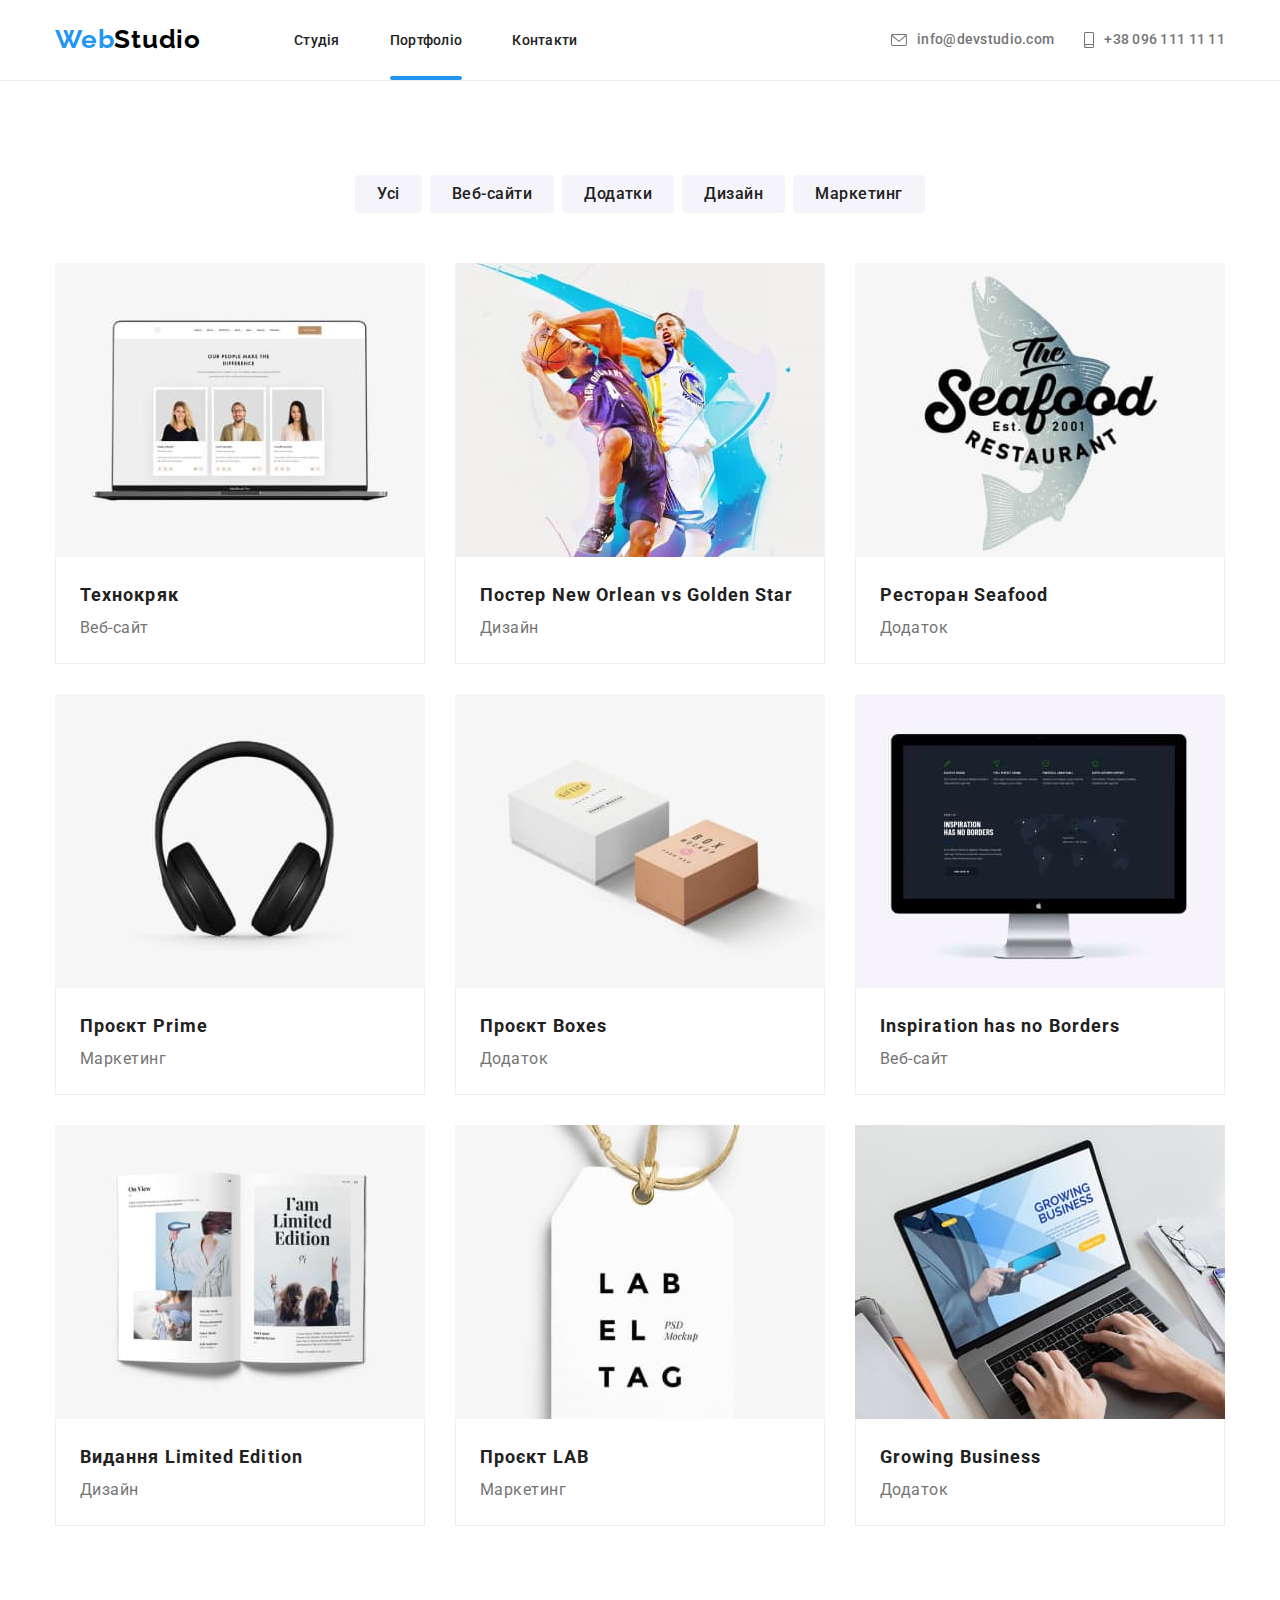
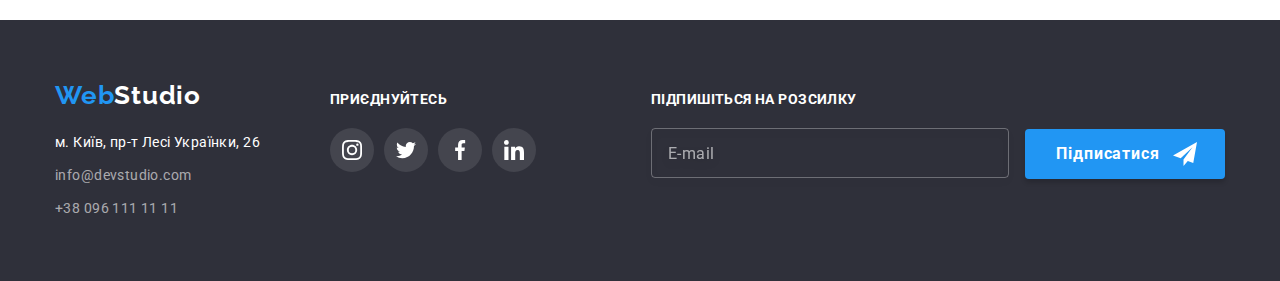
==== commit a62d1d49: "added scss" ====
--- a/portfolio.html
+++ b/portfolio.html
@@ -267,24 +267,19 @@
 
         <!-- footer form -->
 
+       
+      <form class="footer-form">
+        <b class="footer-form__title">Підпишіться на розсилку</b>
         <div>
-          <form class="footer-form">
-          <b class="footer-form__title">Підпишіться на розсилку</b>
-          <div>
           <input type="email" name="email" placeholder="E-mail" class="footer-form__input">
 
           <button type="submit" class="button footer-form__button">Підписатися
             <svg class="footer-form__icon" width="24" height="24">
                   <use href="./img/icons.svg#icon-send"></use>
                 </svg>
-            </button>
-          
-          </div>
-
-          </form>
-
-        </div>
-
+          </button>
+        </div>
+      </form>
       </div>
     </footer>
   </body>
--- a/css/main.min.css
+++ b/css/main.min.css
@@ -1 +1 @@
-:root{--primary-text-color: #757575;--title-text-color: #212121;--first-bg-color: #ffffff;--secondary-bg-color: #2f303a;--section-bg-colir: #f5f4fa;--accent-color: #2196f3;--btn-color: #188ce8;--primary-black-color: #000000;--contact-color: rgba(255, 255, 255, 0.6);--border-color: #ECECEC;--secondary-br-color: #EEEEEE;--hero-bgr-color: #C4C4C4;--icon-team-color: #AFB1B8;--icom-footer-color: rgba(255, 255, 255, 0.1);--cubic: cubic-bezier(0.4, 0, 0.2, 1)}body{font-family:"Roboto",sans-serif;color:var(--primary-text-color);background-color:var(--first-bg-color)}h1,h2,h3,h4,h5,h6,p,ul{margin:0;padding:0}img{display:block}li{list-style:none}a{text-decoration:none;-webkit-transition:color 250ms var(--cubic);transition:color 250ms var(--cubic)}.container{width:1200px;padding-left:15px;padding-right:15px;margin-right:auto;margin-left:auto}.button{border:none}.section{padding-top:94px;padding-bottom:94px}.section__title{margin-bottom:50px;font-size:36px;line-height:1.2;text-align:center;letter-spacing:.03em;color:var(--title-text-color)}.visually-hidden{position:absolute;width:1px;height:1px;margin:-1px;border:0;padding:0;white-space:nowrap;-webkit-clip-path:inset(100%);clip-path:inset(100%);clip:rect(0 0 0 0);overflow:hidden}/*# sourceMappingURL=main.min.css.map */+:root{--primary-text-color: #757575;--title-text-color: #212121;--first-bg-color: #ffffff;--secondary-bg-color: #2f303a;--section-bg-colir: #f5f4fa;--accent-color: #2196f3;--btn-color: #188ce8;--primary-black-color: #000000;--contact-color: rgba(255, 255, 255, 0.6);--border-color: #ECECEC;--secondary-br-color: #EEEEEE;--hero-bgr-color: #C4C4C4;--icon-team-color: #AFB1B8;--icom-footer-color: rgba(255, 255, 255, 0.1);--cubic: cubic-bezier(0.4, 0, 0.2, 1)}body{font-family:"Roboto",sans-serif;color:var(--primary-text-color);background-color:var(--first-bg-color)}h1,h2,h3,h4,h5,h6,p,ul{margin:0;padding:0}img{display:block}li{list-style:none}a{text-decoration:none;-webkit-transition:color 250ms var(--cubic);transition:color 250ms var(--cubic)}.container{width:1200px;padding-left:15px;padding-right:15px;margin-right:auto;margin-left:auto}.button{border:none}.section{padding-top:94px;padding-bottom:94px}.section__title{margin-bottom:50px;font-size:36px;line-height:1.2;text-align:center;letter-spacing:.03em;color:var(--title-text-color)}.visually-hidden{position:absolute;width:1px;height:1px;margin:-1px;border:0;padding:0;white-space:nowrap;-webkit-clip-path:inset(100%);clip-path:inset(100%);clip:rect(0 0 0 0);overflow:hidden}.header{border-bottom:1px solid var(--border-color)}.header__container{display:-webkit-box;display:-ms-flexbox;display:flex;-webkit-box-align:center;-ms-flex-align:center;align-items:center}.logo{font-family:"Raleway";text-decoration:none;font-weight:700;font-size:26px;line-height:1.2;letter-spacing:.03em;color:var(--primary-black-color);-webkit-transition:color 250ms var(--cubic);transition:color 250ms var(--cubic)}.logo:hover,.logo:focus{color:var(--accent-color)}.logo__text{color:var(--accent-color)}.logo--color{color:var(--first-bg-color)}.nav{display:-webkit-box;display:-ms-flexbox;display:flex;-webkit-box-align:center;-ms-flex-align:center;align-items:center}.nav__logo{display:block;margin-right:93px}.nav__list{display:-webkit-box;display:-ms-flexbox;display:flex;-webkit-box-align:center;-ms-flex-align:center;align-items:center}.nav__item:not(:last-child){margin-right:50px}.nav__link{position:relative;padding-top:32px;padding-bottom:32px;font-weight:500;font-size:14px;line-height:1.14;letter-spacing:.02em;color:var(--title-text-color)}.nav__link--current::after{content:"";position:absolute;left:0;bottom:0;width:100%;height:4px;background-color:var(--accent-color);border-radius:2px}.nav__link:hover,.nav__link:focus{color:var(--accent-color)}.contacts-list{display:-webkit-box;display:-ms-flexbox;display:flex;-webkit-box-align:center;-ms-flex-align:center;align-items:center;margin-left:auto}.contacts-list__item:not(:last-child){margin-right:30px}.contacts-list__link{display:-webkit-box;display:-ms-flexbox;display:flex;padding-top:32px;padding-bottom:32px;-webkit-box-align:center;-ms-flex-align:center;align-items:center;font-weight:500;font-size:14px;line-height:1.14;letter-spacing:.02em;color:var(--primary-text-color);fill:currentColor;-webkit-transition:color 250ms var(--cubic);transition:color 250ms var(--cubic)}.contacts-list__link:hover,.contacts-list__link:focus{color:var(--accent-color)}.contacts-list__icon{margin-right:10px}.hero{max-width:1600px;height:600px;margin-right:auto;margin-left:auto;padding-top:200px;padding-bottom:200px;background-position:center;background-repeat:no-repeat;background-size:cover;background-image:-webkit-gradient(linear, left top, right top, from(rgba(47, 48, 58, 0.4)), to(rgba(47, 48, 58, 0.4))),url(../img/bgimg.jpg);background-image:linear-gradient(to right, rgba(47, 48, 58, 0.4), rgba(47, 48, 58, 0.4)),url(../img/bgimg.jpg);background-color:var(--hero-bgr-color)}.hero__title{margin-bottom:30px;margin-right:auto;margin-left:auto;width:696px;font-weight:900;font-size:44px;line-height:1.4;text-align:center;letter-spacing:.06em;text-transform:uppercase;color:var(--first-bg-color)}.hero__button{display:block;margin-right:auto;margin-left:auto;padding:10px 32px;border-radius:4px;min-width:216px;font-style:normal;font-weight:700;font-size:16px;line-height:1.9;cursor:pointer;letter-spacing:.06em;color:var(--first-bg-color);background-color:var(--accent-color);-webkit-box-shadow:0px 4px 4px rgba(0,0,0,.15);box-shadow:0px 4px 4px rgba(0,0,0,.15);-webkit-transition:background-color 250ms var(--cubic),color 250ms var(--cubic),-webkit-box-shadow 250ms var(--cubic);transition:background-color 250ms var(--cubic),color 250ms var(--cubic),-webkit-box-shadow 250ms var(--cubic);transition:background-color 250ms var(--cubic),color 250ms var(--cubic),box-shadow 250ms var(--cubic);transition:background-color 250ms var(--cubic),color 250ms var(--cubic),box-shadow 250ms var(--cubic),-webkit-box-shadow 250ms var(--cubic)}.hero__button:hover,.hero__button:focus{color:var(--first-bg-color);background-color:var(--btn-color);-webkit-box-shadow:0px 4px 4px rgba(0,0,0,.15);box-shadow:0px 4px 4px rgba(0,0,0,.15)}.features{display:-webkit-box;display:-ms-flexbox;display:flex}.features__wrapper{display:-webkit-box;display:-ms-flexbox;display:flex;height:120px;-webkit-box-pack:center;-ms-flex-pack:center;justify-content:center;-webkit-box-align:center;-ms-flex-align:center;align-items:center;background-color:var(--section-bg-colir);margin-bottom:30px}.features__title{margin-bottom:10px;font-size:14px;line-height:1.14;letter-spacing:.03em;text-transform:uppercase;color:var(--title-text-color)}.features__item{min-width:270px}.features__item:not(:last-child){margin-right:30px}.features__text{font-size:14px;line-height:1.71;letter-spacing:.03em}.section--padding{padding-top:0}.ours-work{display:-webkit-box;display:-ms-flexbox;display:flex}.ours-work__item:not(:last-child){margin-right:30px}.ours-work__wrapper{position:relative}.ours-work__text{position:absolute;left:0;bottom:0;width:100%;height:70px;display:-webkit-box;display:-ms-flexbox;display:flex;-webkit-box-pack:center;-ms-flex-pack:center;justify-content:center;-webkit-box-align:center;-ms-flex-align:center;align-items:center;font-size:14px;line-height:1.14;text-align:center;letter-spacing:.03em;text-transform:uppercase;color:var(--first-bg-color);background-color:rgba(47,48,58,.8)}.section--color{background-color:var(--section-bg-colir)}.team{display:-webkit-box;display:-ms-flexbox;display:flex}.team__wrapper{padding-top:30px;padding-bottom:30px}.team__title{margin-bottom:10px;font-weight:500;font-size:16px;line-height:1.2;text-align:center;letter-spacing:.03em;color:var(--title-text-color)}.team__item{background-color:var(--first-bg-color);-webkit-box-shadow:0px 1px 3px rgba(0,0,0,.12),0px 1px 1px rgba(0,0,0,.14),0px 2px 1px rgba(0,0,0,.2);box-shadow:0px 1px 3px rgba(0,0,0,.12),0px 1px 1px rgba(0,0,0,.14),0px 2px 1px rgba(0,0,0,.2);border-radius:0px 0px 4px 4px}.team__item:not(:last-child){margin-right:30px}.team__text{font-size:16px;line-height:1.2;text-align:center;letter-spacing:.03em}.social-networks{display:-webkit-box;display:-ms-flexbox;display:flex;margin-top:16px;-webkit-box-pack:center;-ms-flex-pack:center;justify-content:center}.social-networks__item:not(:last-child){margin-right:10px}.social-network__link{display:-webkit-box;display:-ms-flexbox;display:flex;width:44px;height:44px;-webkit-box-pack:center;-ms-flex-pack:center;justify-content:center;-webkit-box-align:center;-ms-flex-align:center;align-items:center;color:var(--icon-team-color);background-color:var(--first-bg-color);border-radius:50%;-webkit-transition:background-color 250ms var(--cubic),color 250ms var(--cubic);transition:background-color 250ms var(--cubic),color 250ms var(--cubic)}.social-network__link:focus,.social-network__link:hover{color:var(--first-bg-color);background-color:var(--accent-color);border-radius:50%}.social-network__icon{fill:currentColor}.clients{display:-webkit-box;display:-ms-flexbox;display:flex;-webkit-box-pack:center;-ms-flex-pack:center;justify-content:center}.clients__item:not(:last-child){margin-right:30px}.clients__link{display:-webkit-box;display:-ms-flexbox;display:flex;width:170px;height:92px;-webkit-box-pack:center;-ms-flex-pack:center;justify-content:center;-webkit-box-align:center;-ms-flex-align:center;align-items:center;color:var(--icon-team-color);fill:currentColor;border:1px solid var(--icon-team-color);border-radius:4px;-webkit-transition:border-color 250ms var(--cubic),color 250ms var(--cubic);transition:border-color 250ms var(--cubic),color 250ms var(--cubic)}.clients__link:focus,.clients__link:hover{border-color:var(--accent-color);color:var(--accent-color)}.footer{background-color:var(--secondary-bg-color);padding-top:60px;padding-bottom:60px}.footer__container{display:-webkit-box;display:-ms-flexbox;display:flex;-webkit-box-align:baseline;-ms-flex-align:baseline;align-items:baseline}.address{margin-top:20px}.address__item:not(:last-child){margin-bottom:9px}.address__link{display:block;font-style:normal;font-weight:400;font-size:14px;line-height:1.7;letter-spacing:.03em;color:var(--contact-color)}.address__link:hover,.address__link:focus{color:var(--accent-color)}.address__text{color:var(--first-bg-color);-webkit-transition:color 250ms var(--cubic);transition:color 250ms var(--cubic)}.address__text:hover{color:var(--accent-color)}.footer-contacts{margin-left:70px}.footer-contacts__list{display:-webkit-box;display:-ms-flexbox;display:flex;margin-top:20px}.footer-contacts__item:not(:last-child){margin-right:10px}.footer-contacts__text{font-size:14px;line-height:1.14;letter-spacing:.03em;text-transform:uppercase;color:var(--first-bg-color)}.footer-contacts__link{display:-webkit-box;display:-ms-flexbox;display:flex;width:44px;height:44px;-webkit-box-pack:center;-ms-flex-pack:center;justify-content:center;-webkit-box-align:center;-ms-flex-align:center;align-items:center;background-color:var(--icom-footer-color);border-radius:50%;-webkit-transition:background-color 250ms var(--cubic);transition:background-color 250ms var(--cubic)}.footer-contacts__link:hover,.footer-contacts__link:focus{background-color:var(--accent-color)}.footer-form{margin-left:auto}.footer-form__title{display:block;margin-bottom:20px;font-size:14px;line-height:1.14;letter-spacing:.03em;text-transform:uppercase;color:var(--first-bg-color)}.footer-form__input{width:358px;height:50px;padding:0;padding-left:16px;color:var(--first-bg-color);background-color:inherit;outline:rgba(0,0,0,0);border:1px solid rgba(255,255,255,.3);-webkit-filter:drop-shadow(0px 4px 4px rgba(0, 0, 0, 0.15));filter:drop-shadow(0px 4px 4px rgba(0, 0, 0, 0.15));border-radius:4px;-webkit-transition:border-color 250ms var(--cubic);transition:border-color 250ms var(--cubic)}.footer-form__input:focus{border-color:var(--accent-color)}.footer-form__input::-webkit-input-placeholder{font-size:16px;line-height:1.25;letter-spacing:.03em;color:rgba(255,255,255,.6)}.footer-form__input::-moz-placeholder{font-size:16px;line-height:1.25;letter-spacing:.03em;color:rgba(255,255,255,.6)}.footer-form__input:-ms-input-placeholder{font-size:16px;line-height:1.25;letter-spacing:.03em;color:rgba(255,255,255,.6)}.footer-form__input::-ms-input-placeholder{font-size:16px;line-height:1.25;letter-spacing:.03em;color:rgba(255,255,255,.6)}.footer-form__input::placeholder{font-size:16px;line-height:1.25;letter-spacing:.03em;color:rgba(255,255,255,.6)}.footer-form__button{position:relative;display:inline-block;margin-left:12px;padding:0;padding-right:62px;padding-left:28px;width:200px;height:50px;font-style:normal;font-weight:700;font-size:16px;line-height:1.9;letter-spacing:.06em;color:var(--first-bg-color);cursor:pointer;background-color:var(--accent-color);-webkit-box-shadow:0px 4px 4px rgba(0,0,0,.15);box-shadow:0px 4px 4px rgba(0,0,0,.15);border-radius:4px;-webkit-transition:background-color 250ms var(--cubic);transition:background-color 250ms var(--cubic)}.footer-form__button:hover,.footer-form__button:focus{background-color:var(--btn-color)}.footer-form__icon{position:absolute;top:0;right:0;-webkit-transform:translate(-28px, 13px);transform:translate(-28px, 13px)}.portfolio-btn{display:-webkit-box;display:-ms-flexbox;display:flex;-webkit-box-pack:center;-ms-flex-pack:center;justify-content:center;margin-bottom:50px}.portfolio-btn__item:not(:last-child){margin-right:8px}.portfolio-btn__button{padding:6px 22px;font-family:inherit;font-style:normal;font-weight:500;font-size:16px;line-height:1.63;text-align:center;cursor:pointer;letter-spacing:.03em;color:var(--title-text-color);background-color:var(--section-bg-colir);border-radius:4px;-webkit-transition:color 250ms cubic-bezier(0.4, 0, 0.2, 1),background-color 250ms cubic-bezier(0.4, 0, 0.2, 1),-webkit-box-shadow 250ms cubic-bezier(0.4, 0, 0.2, 1);transition:color 250ms cubic-bezier(0.4, 0, 0.2, 1),background-color 250ms cubic-bezier(0.4, 0, 0.2, 1),-webkit-box-shadow 250ms cubic-bezier(0.4, 0, 0.2, 1);transition:color 250ms cubic-bezier(0.4, 0, 0.2, 1),background-color 250ms cubic-bezier(0.4, 0, 0.2, 1),box-shadow 250ms cubic-bezier(0.4, 0, 0.2, 1);transition:color 250ms cubic-bezier(0.4, 0, 0.2, 1),background-color 250ms cubic-bezier(0.4, 0, 0.2, 1),box-shadow 250ms cubic-bezier(0.4, 0, 0.2, 1),-webkit-box-shadow 250ms cubic-bezier(0.4, 0, 0.2, 1)}.portfolio-btn__button:hover,.portfolio-btn__button:focus{color:var(--first-bg-color);background-color:var(--accent-color);-webkit-box-shadow:0px 3px 1px rgba(0,0,0,.1),0px 1px 2px rgba(0,0,0,.08),0px 2px 2px rgba(0,0,0,.12);box-shadow:0px 3px 1px rgba(0,0,0,.1),0px 1px 2px rgba(0,0,0,.08),0px 2px 2px rgba(0,0,0,.12)}.portfolio{display:-webkit-box;display:-ms-flexbox;display:flex;-ms-flex-wrap:wrap;flex-wrap:wrap;gap:30px}.portfolio__card{position:relative;overflow:hidden}.portfolio__link{display:block;-webkit-transition:-webkit-box-shadow 250ms var(--cubic);transition:-webkit-box-shadow 250ms var(--cubic);transition:box-shadow 250ms var(--cubic);transition:box-shadow 250ms var(--cubic), -webkit-box-shadow 250ms var(--cubic)}.portfolio__link:hover,.portfolio__link:focus{-webkit-box-shadow:0px 1px 1px rgba(0,0,0,.12),0px 4px 4px rgba(0,0,0,.06),1px 4px 6px rgba(0,0,0,.16);box-shadow:0px 1px 1px rgba(0,0,0,.12),0px 4px 4px rgba(0,0,0,.06),1px 4px 6px rgba(0,0,0,.16)}.portfolio__text{position:absolute;top:0;left:0;-webkit-transform:translateY(100%);transform:translateY(100%);padding:63px 24px;margin-top:4px;font-size:18px;line-height:1.56;letter-spacing:.03em;color:var(--first-bg-color);background-color:rgba(33,150,243,.9);-webkit-transition:-webkit-transform 250ms var(--cubic);transition:-webkit-transform 250ms var(--cubic);transition:transform 250ms var(--cubic);transition:transform 250ms var(--cubic), -webkit-transform 250ms var(--cubic)}.portfolio__link:hover .portfolio__text{-webkit-transform:translateY(0%);transform:translateY(0%)}.portfolio__wrap{padding-top:20px;padding-right:24px;padding-bottom:20px;padding-left:24px;border-right:1px solid var(--secondary-br-color);border-left:1px solid var(--secondary-br-color);border-bottom:1px solid var(--secondary-br-color)}.portfolio__title{font-size:18px;line-height:2;letter-spacing:.06em;color:var(--title-text-color)}.portfolio__name{font-size:16px;line-height:30px;letter-spacing:.03em;color:var(--primary-text-color)}.backdrop{position:fixed;width:100%;height:100%;top:0;left:0;background-color:rgba(0,0,0,.2);opacity:1;-webkit-transition:opacity 250ms var(--cubic);transition:opacity 250ms var(--cubic)}.backdrop.is-hidden .modal{-webkit-transform:translate(-50%, -50%) scale(1.1);transform:translate(-50%, -50%) scale(1.1)}.is-hidden{opacity:0;pointer-events:none}.button-modal{position:absolute;top:8px;right:8px;display:-webkit-box;display:-ms-flexbox;display:flex;width:30px;height:30px;-webkit-box-pack:center;-ms-flex-pack:center;justify-content:center;-webkit-box-align:center;-ms-flex-align:center;align-items:center;padding:0;cursor:pointer;background:var(--first-bg-color);border:1px solid rgba(0,0,0,.1);border-radius:50%;-webkit-transition:fill 250ms var(--cubic);transition:fill 250ms var(--cubic)}.button-modal:focus,.button-modal:hover{fill:var(--accent-color)}.modal{position:absolute;top:50%;left:50%;min-width:528px;min-height:581px;padding:40px;-webkit-transform:translate(-50%, -50%) scale(1);transform:translate(-50%, -50%) scale(1);background-color:var(--first-bg-color);-webkit-box-shadow:0px 1px 3px rgba(0,0,0,.12),0px 1px 1px rgba(0,0,0,.14),0px 2px 1px rgba(0,0,0,.2);box-shadow:0px 1px 3px rgba(0,0,0,.12),0px 1px 1px rgba(0,0,0,.14),0px 2px 1px rgba(0,0,0,.2);border-radius:4px;-webkit-transition:-webkit-transform 250ms var(--cubic);transition:-webkit-transform 250ms var(--cubic);transition:transform 250ms var(--cubic);transition:transform 250ms var(--cubic), -webkit-transform 250ms var(--cubic)}.form{display:-webkit-box;display:-ms-flexbox;display:flex;-webkit-box-orient:vertical;-webkit-box-direction:normal;-ms-flex-direction:column;flex-direction:column;-webkit-box-pack:center;-ms-flex-pack:center;justify-content:center}.form__title{margin-bottom:12px;font-size:20px;line-height:1.15;text-align:center;letter-spacing:.03em;color:var(--title-text-color)}.form__text{display:block;margin-bottom:4px;font-size:12px;line-height:1.17;letter-spacing:.01em;color:var(--primary-text-color)}.form__wrap{position:relative}.form__input{width:100%;height:40px;margin-bottom:10px;padding:0;outline:rgba(0,0,0,0);border:none;padding-left:42px;border:1px solid rgba(33,33,33,.2);border-radius:4px;-webkit-transition:border-color 250ms var(--cubic);transition:border-color 250ms var(--cubic)}.form__input:focus{border-color:var(--accent-color)}.form__icon{position:absolute;top:11px;left:12px;-webkit-transition:fill 250ms var(--cubic);transition:fill 250ms var(--cubic)}.form__input:focus-within+.form__icon{fill:var(--accent-color)}.form__textarea{display:-webkit-box;display:-ms-flexbox;display:flex;resize:none;padding:12px 16px;margin-bottom:20px;width:100%;height:120px;outline:rgba(0,0,0,0);border:1px solid rgba(33,33,33,.2);border-radius:4px;-webkit-transition:border-color 250ms var(--cubic);transition:border-color 250ms var(--cubic)}.form__textarea::-webkit-input-placeholder{font-size:12px;line-height:1.17;letter-spacing:.01em;color:rgba(117,117,117,.5)}.form__textarea::-moz-placeholder{font-size:12px;line-height:1.17;letter-spacing:.01em;color:rgba(117,117,117,.5)}.form__textarea:-ms-input-placeholder{font-size:12px;line-height:1.17;letter-spacing:.01em;color:rgba(117,117,117,.5)}.form__textarea::-ms-input-placeholder{font-size:12px;line-height:1.17;letter-spacing:.01em;color:rgba(117,117,117,.5)}.form__textarea::placeholder{font-size:12px;line-height:1.17;letter-spacing:.01em;color:rgba(117,117,117,.5)}.form__textarea:focus{border-color:var(--accent-color)}.form__button{width:200px;height:50px;margin-right:auto;margin-left:auto;padding:0;font-style:normal;font-weight:700;font-size:16px;line-height:1.9;letter-spacing:.06em;color:var(--first-bg-color);cursor:pointer;background-color:var(--accent-color);-webkit-box-shadow:0px 4px 4px rgba(0,0,0,.15);box-shadow:0px 4px 4px rgba(0,0,0,.15);border-radius:4px;-webkit-transition:background-color 250ms var(--cubic);transition:background-color 250ms var(--cubic)}.form__button:hover,.form__button:focus{background-color:var(--btn-color)}.checkbox{position:relative}.checkbox__label{display:-webkit-box;display:-ms-flexbox;display:flex;margin-bottom:30px;-webkit-box-align:center;-ms-flex-align:center;align-items:center}.checkbox__icon{position:absolute;left:12px}.checkbox__icon--position{position:absolute;left:12px;opacity:0;fill:var(--accent-color)}.checkbox__input{position:absolute;width:1px;height:1px;margin:-1px;border:0;padding:0;white-space:nowrap;-webkit-clip-path:inset(100%);clip-path:inset(100%);clip:rect(0 0 0 0);overflow:hidden}.checkbox__input:checked~.checkbox__icon{opacity:1}.checkbox__input:checked~.checkbox__icon{fill:var(--accent-color)}.checkbox__text{display:block;padding-left:36px;font-size:14px;line-height:1.7;letter-spacing:.03em;color:var(--primary-text-color)}.checkbox__link{font-style:normal;font-weight:400;font-size:14px;line-height:1.7;letter-spacing:.03em;text-decoration:none;-webkit-text-decoration-line:underline;text-decoration-line:underline;color:var(--accent-color)}/*# sourceMappingURL=main.min.css.map */